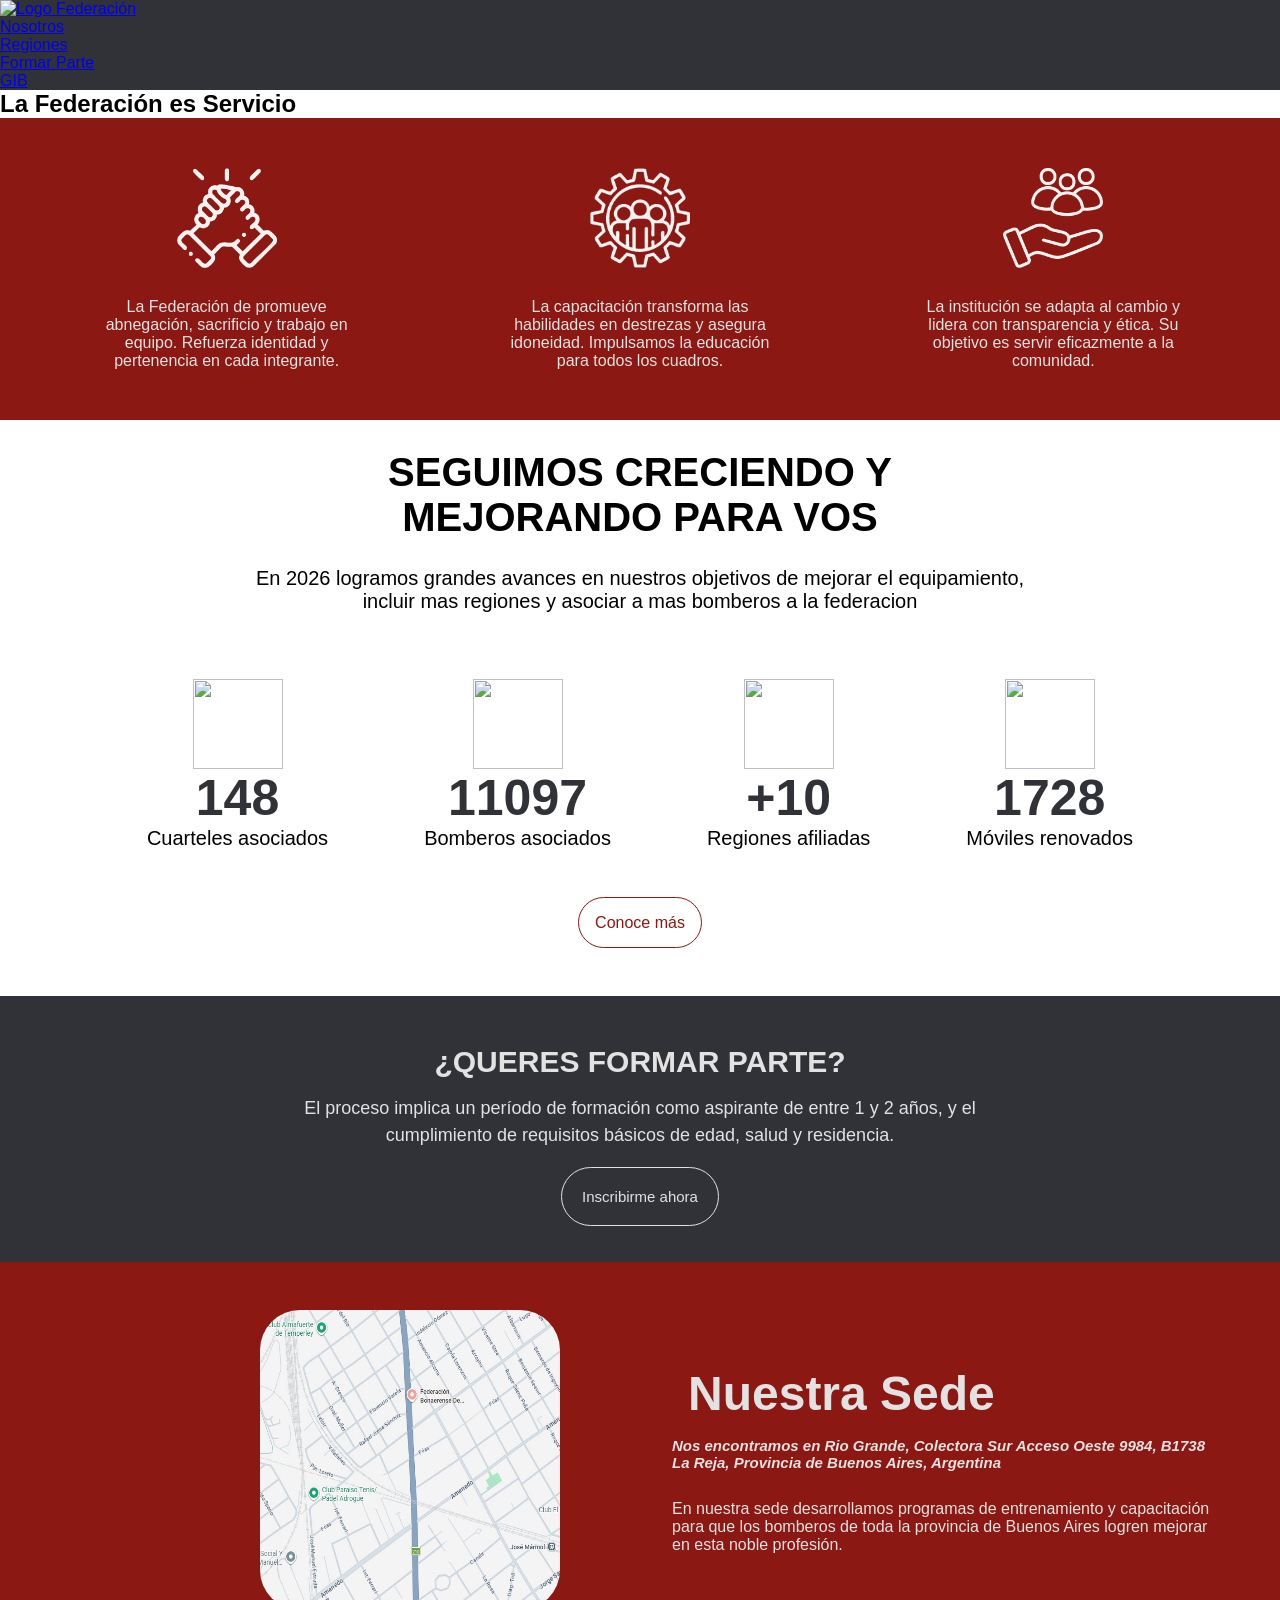
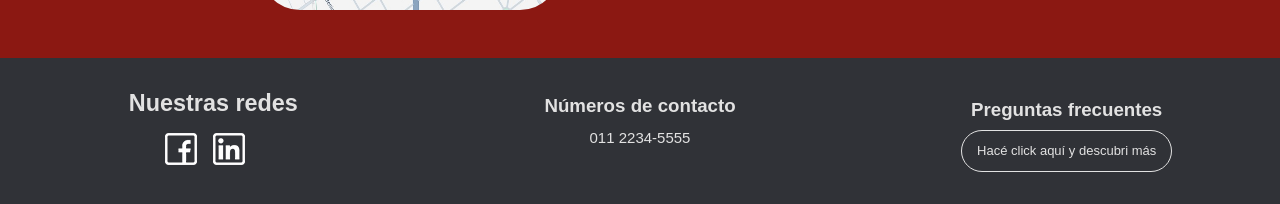
==== index.html @ 5bc86a86 "actualizacion de l home, eliminacion de archivos innecesarios, proximo paso trabajar en la vista mob" ====
<!DOCTYPE html>
<html lang="es">

<head>
    <meta charset="UTF-8">
    <meta name="viewport" content="width=device-width, initial-scale=1.0">
    <title>Federación de Bomberos</title>
    <link rel="stylesheet" href="style.css">

    <!-- TIPOGRAFÍA -->
    <link rel="preconnect" href="https://fonts.googleapis.com">
    <link rel="preconnect" href="https://fonts.gstatic.com" crossorigin>
    <link href="https://fonts.googleapis.com/css2?family=IBM+Plex+Sans:ital,wght@0,100..700;1,100..700&display=swap"
        rel="stylesheet">
</head>

<body>

    <!-- HEADER -->
    <header class="navegador">
        <div class="container">

            <a href="#" class="logo">
                <img src="img/logo.svg" alt="Logo Federación">
            </a>

            <nav class="nav">
                <ul class="nav__list">
                    <li><a href="#">Nosotros</a></li>
                    <li><a href="#">Regiones</a></li>
                    <li><a href="#">Formar Parte</a></li>
                </ul>
            </nav>

            <a href="#" class="boton-gib">GIB</a>

        </div>
    </header>

    <main>

        <!-- HERO -->
        <section class="hero">

            <div class="hero-imegen">

                <div class="container">

                    <h1 class="titulo-hero">
                        La Federación es <span>Servicio</span>
                    </h1>

                </div>

            </div>

        </section>

        <section class="valores">

            <div class="container">

                <div class="valores-grid">

                    <article class="valores-card">
                        <img src="iconos/manos.png" width="100px" height="100px" alt="">
                        <p>
                            La Federación de promueve abnegación, sacrificio y trabajo en equipo. Refuerza identidad y
                            pertenencia en cada integrante.
                        </p>
                    </article>

                    <article class="valores-card">
                        <img src="iconos/Engranaje.png" width="100px" height="100px" alt="">
                        <p>
                            La capacitación transforma las habilidades en destrezas y asegura idoneidad. Impulsamos la
                            educación para todos los cuadros.
                        </p>
                    </article>

                    <article class="valores-card">
                        <img src="iconos/Personas.png" width="100px" height="100px" alt="">
                        <p>
                            La institución se adapta al cambio y lidera con transparencia y ética. Su objetivo es servir
                            eficazmente a la comunidad.
                        </p>
                    </article>

                </div>

            </div>

        </section>

        <section class="resultados">

            <header>

                <h2>
                    SEGUIMOS CRECIENDO Y
                    MEJORANDO PARA VOS
                </h2>

                <p>
                    En 2026 logramos grandes avances en nuestros objetivos de mejorar el equipamiento, incluir mas
                    regiones y asociar a mas bomberos a la federacion
                </p>

            </header>

            <div class="resultados-grid">

                <article class="resultados-card">
                    <img src="iconos/cuartel.png" alt="" height="90px" width="90px">
                    <span class="stat-number">148</span>
                    <p>Cuarteles asociados</p>
                </article>

                <article class="resultados-card">
                    <img src="iconos/casco.png" alt="" height="90px" width="90px">
                    <span class="stat-number">11097</span>
                    <p>Bomberos asociados</p>
                </article>

                <article class="resultados-card">
                    <img src="iconos/punto.png" alt="" height="90px" width="90px">
                    <span class="stat-number">+10</span>
                    <p>Regiones afiliadas</p>
                </article>

                <article class="resultados-card">
                    <img src="iconos/camion.png" alt="" height="90px" width="90px">
                    <span class="stat-number">1728</span>
                    <p>Móviles renovados</p>
                </article>

            </div>

            <div class="resultados-boton">
                <a href="#" class="boton-conoce-mas">Conoce más</a>
            </div>



        </section>

        <!-- CTA FORMAR PARTE -->
        <section class="forma-parte">

            <div class="proceso">

                <h2>¿QUERES FORMAR PARTE?</h2>

                <p>
                    El proceso implica un período de formación como aspirante de entre 1 y 2 años, y el cumplimiento de
                    requisitos básicos de edad, salud y residencia.
                </p>

                <a href="#" class="boton-inscripcion">
                    Inscribirme ahora
                </a>

            </div>





        </section>

        <!-- SEDE -->
        <section class="nuentra-sede">

            <div class="mapa-sede">
                <img src="img/sede.jpg" alt="Ubicación de la sede" width="300px" height="300px">
            </div>

            <div class="sede-contenido">

                <div class="sede-header">
                    <img src="iconos/locacion.png" alt="">
                    <h2>Nuestra Sede</h2>
                </div>

                <address>
                    Nos encontramos en Rio Grande, Colectora Sur Acceso Oeste 9984,
                    B1738 La Reja, Provincia de Buenos Aires, Argentina
                </address>

                <p>
                    En nuestra sede desarrollamos programas de entrenamiento y capacitación para que los
                    bomberos de toda la provincia de Buenos Aires logren mejorar en esta noble profesión.
                </p>

            </div>


        </section>

    </main>

    <!-- FOOTER -->
    <footer>

        <section class="footer-redes">

            <h3>Nuestras redes</h3>

            <ul>
                <li><img src="img/facebook.png" alt=""><a href="#"></a></li>
                <li><img src="img/linkedin.png" alt=""><a href="#"></a></li>
                <li><img src="img/icono-ig.png" alt=""><a href="#"></a></li>
            </ul>

        </section>

        <section class="footer-contacto">

            <img src="img/" alt="">

            <h3>Números de contacto</h3>

            <p>011 2234-5555</p>



        </section>

        <section class="footer-preguntas">

            <h3>Preguntas frecuentes</h3>

            <a href="#">Hacé click aquí y descubri más</a>

        </section>

    </footer>

</body>

</html>
---- style.css ----
:root {
    --blanco: #E2E2E2;
    --rojo-fuego: #8B1812;
    --gris-ceniza: #303237;
}

* {
    margin: 0;
    padding: 0;
    box-sizing: border-box;
}


body {
    font-family: "ibm-plex-sans", sans-serif;
}

main {
    display: flex;
    flex-direction: column;
}

header.navegador {
    display: flex;
    background-color: var(--gris-ceniza);
}

.valores .container .valores-grid {
    background-color: var(--rojo-fuego);
    padding: 20px;
}

.valores .container .valores-grid {
    display: grid;
    grid-template-columns: 1fr 1fr 1fr;
    color: var(--blanco);
}

.valores .container .valores-grid .valores-card {
    display: flex;
    flex-direction: column;
    align-items: center;
    text-align: center;
    max-width: 300px;
    margin: 20px auto;
    padding: 10px;
}

.resultados .resultados-grid .resultados-card {
    text-align: center;
}

.valores .container .valores-grid .valores-card p {
    padding-top: 30px;
}

.resultados .resultados-grid .resultados-card .stat-number {
    font-weight: 800;
    color: var(--gris-ceniza);
}

.resultados .resultados-grid .resultados-card p {
    font-size: 20px;
}

.resultados header {
    display: flex;
    flex-direction: column;
    align-items: center;
    padding: 30px;

}

.resultados header h2 {
    font-size: 40px;
    font-weight: 700;
    max-width: 700px;
    margin: 0 auto;
    text-align: center;
}

.resultados header p {
    font-size: 20px;
    max-width: 800px;
    margin: 0 auto;
    padding-top: 27px;
    text-align: center;
    font-weight: 100;
}

.resultados .resultados-grid {
    display: flex;
    justify-content: center;
    gap: 6rem;

}

.resultados .resultados-grid .resultados-card {
    display: flex;
    flex-direction: column;
    align-items: center;
    text-align: center;
    padding-top: 4vh;
}

.resultados .resultados-grid span {
    font-size: 50px;
}

.resultados .resultados-boton {
    padding-top: 4rem;
    padding-bottom: 4rem;
    text-align: center;
}

.resultados .resultados-boton a {
    text-decoration: none;
    border: solid 1px var(--rojo-fuego);
    padding: 1rem;
    border-radius: 999px;
    color: var(--rojo-fuego)
}

.forma-parte {
    background-color: var(--gris-ceniza);
    color: var(--blanco);
    padding-bottom: 20px;
    padding-top: 20px;
}

.forma-parte .proceso {
    text-align: center;
    line-height: 1.7rem;
    padding: 2rem 10rem;
    font-size: 20px;
}

.forma-parte .proceso h2 {
    padding-bottom: 20px;
}

.forma-parte .proceso p {
    padding-bottom: 2rem;
    font-size: 18px;
    font-weight: 100;
    max-width: 700px;
    margin: 0 auto;
}


.forma-parte .proceso a {
    text-decoration: none;
    color: var(--blanco);
    border: solid 1px var(--blanco);
    border-radius: 999px;
    padding: 20px;
    font-size: 15px;

}


.nuentra-sede {
    display: grid;
    grid-template-columns: 1fr 1fr;
    background-color: var(--rojo-fuego);
    color: var(--blanco);
    gap: 4rem;
    text-align: left;
}

.nuentra-sede .mapa-sede {
    display: flex;
    justify-content: end;
    padding: 3rem;
}

.nuentra-sede .mapa-sede img {
    border-radius: 40px;
}

.nuentra-sede .sede-header {
    display: flex;
    align-items: center;
    gap: 1rem;
    padding-bottom: 1rem;
}

.nuentra-sede .sede-contenido {
    display: flex;
    flex-direction: column;
    align-items: start;
    justify-content: center;
    padding-right: 4rem;
}

.nuentra-sede .sede-contenido h2 {
    font-weight: 800;
    font-size: 3rem;
}

.nuentra-sede .sede-contenido address {
    font-weight: 800;
    padding-bottom: 1.8rem;
    font-size: 15px;
}

.nuentra-sede .sede-contenidop {
    font-weight: 100;
    font-size: 15px;
}

footer {
    display: grid;
    grid-template-columns: 1fr 1fr 1fr;
    background-color: var(--gris-ceniza);
    color: var(--blanco);
}

footer .footer-redes {
    display: flex;
    flex-direction: column;
    padding: 2rem;
    align-items: center;
    font-size: 20px;

}

footer .footer-redes ul li a {
    text-decoration: none;
    color: var(--blanco);
}

footer .footer-redes ul {
    display: flex;
    list-style-type: none;
    gap: 1rem;
    padding-top: 1rem;
}

footer .footer-contacto {
    display: flex;
    flex-direction: column;
    padding: 2rem;
    align-items: center;
    line-height: 2rem;
}

footer .footer-contacto p{
font-size: 15px;

}

footer .footer-preguntas {
    display: flex;
    flex-direction: column;
    padding: 2rem;
    align-items: center;
    line-height: 2.5rem;
}

footer .footer-preguntas a {
    text-decoration: none;
    color: var(--blanco);
    border: solid 1px var(--blanco);
    border-radius: 90px;
    font-size: 13px;
    padding-left: 15px;
    padding-right: 15px;
}
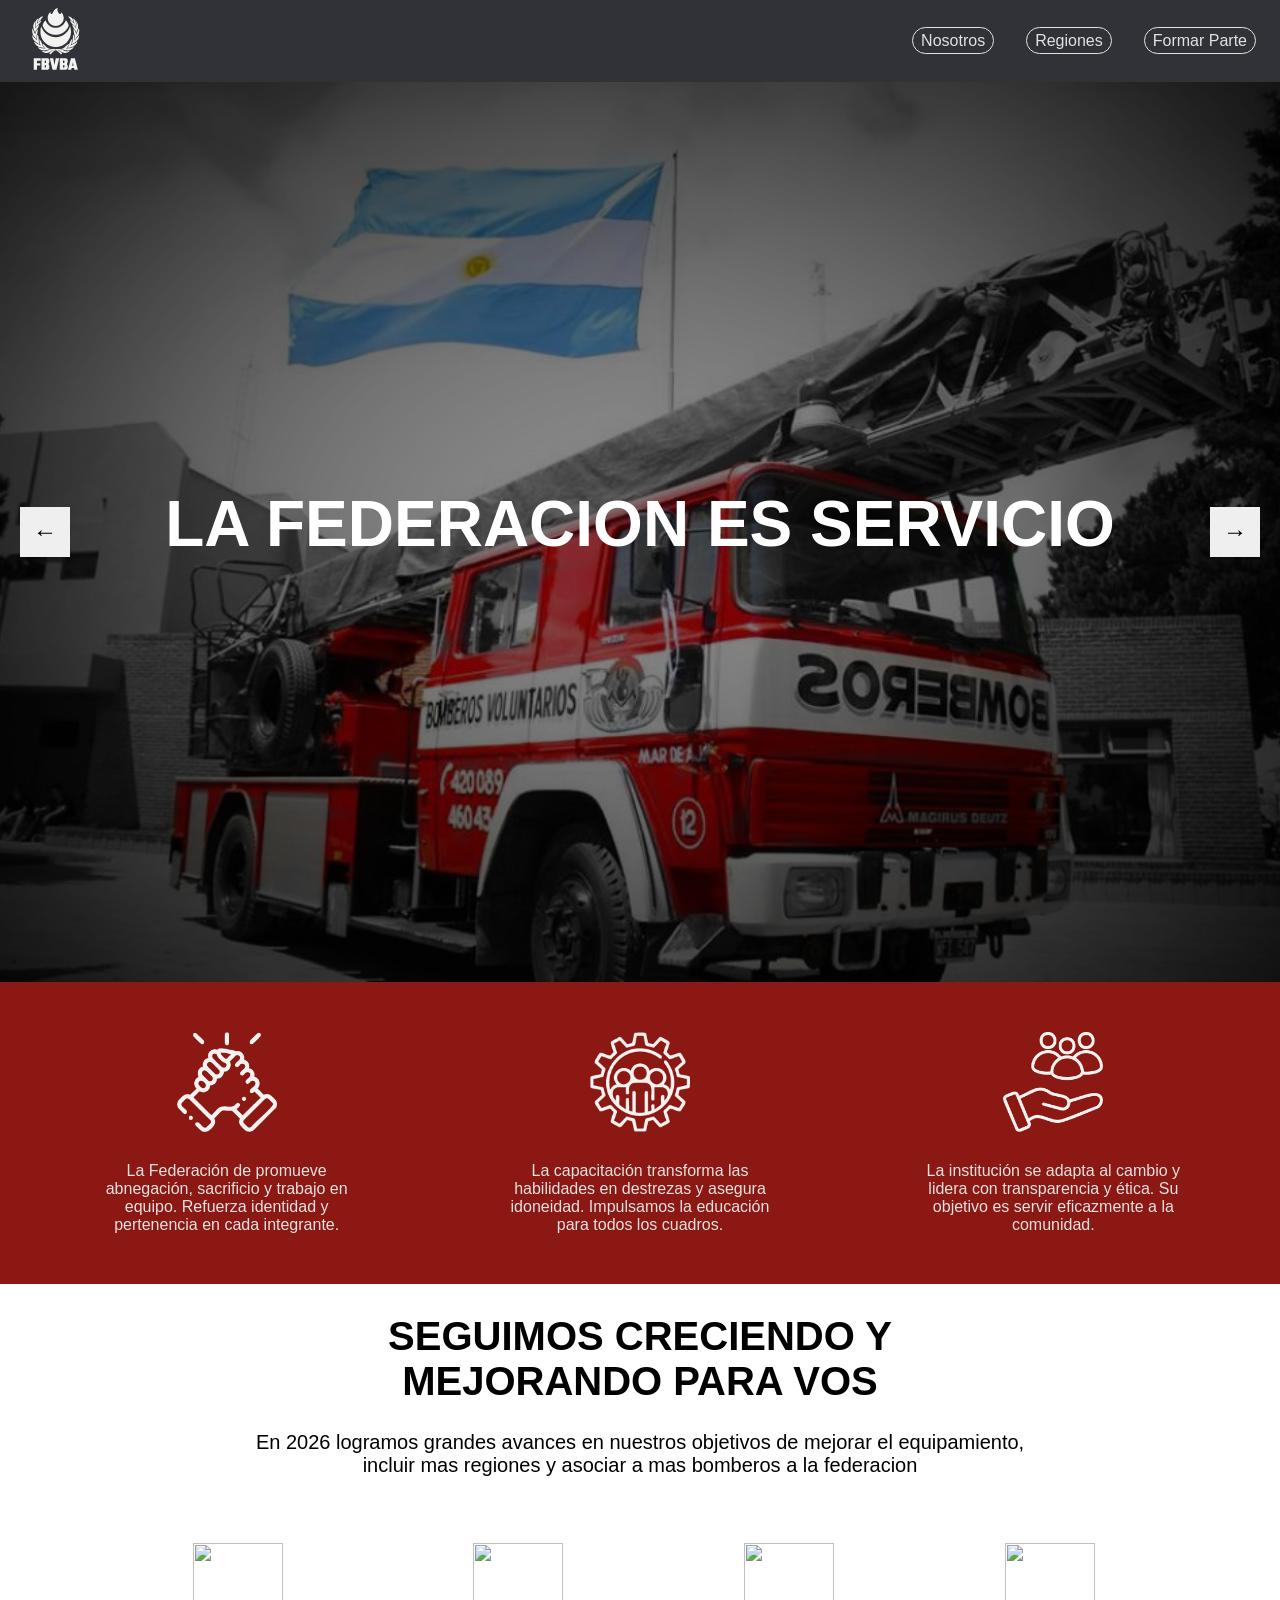
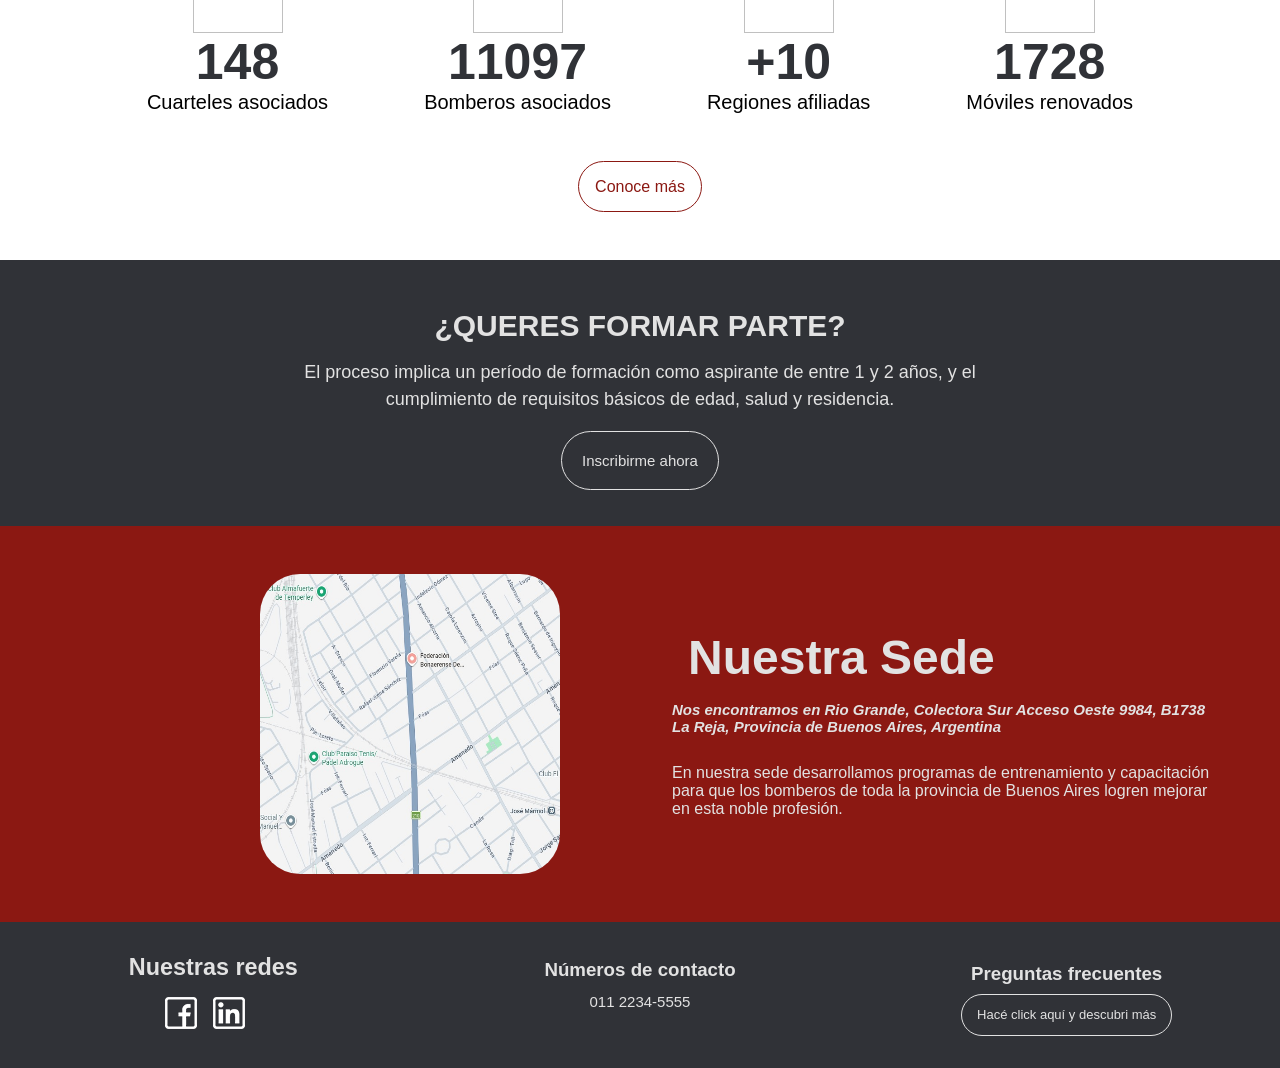
==== commit 5ca666b3: "se agrego slider funcional y se termino de estilar el navbar" ====
--- a/index.html
+++ b/index.html
@@ -16,45 +16,59 @@
 
 <body>
 
-    <!-- HEADER -->
-    <header class="navegador">
-        <div class="container">
-
-            <a href="#" class="logo">
-                <img src="img/logo.svg" alt="Logo Federación">
+    <header class="navbar">
+
+        <div class="logo">
+            <a href="index.html">
+                <img src="iconos/Recurso 20.png" alt="logo_federación">
             </a>
-
+        </div>
             <nav class="nav">
-                <ul class="nav__list">
+                <ul>
                     <li><a href="#">Nosotros</a></li>
                     <li><a href="#">Regiones</a></li>
                     <li><a href="#">Formar Parte</a></li>
                 </ul>
             </nav>
 
-            <a href="#" class="boton-gib">GIB</a>
+        
+    </header>
+
+    <main>
+
+        <!-- HERO -->
+<section class="hero">
+
+    <div class="slider">
+
+        <div class="slides">
+
+            <div class="slide">
+                <div class="content">
+                    <h1>LA FEDERACION ES SERVICIO</h1>
+                </div>
+            </div>
+
+            <div class="slide">
+                <div class="content">
+                    <h1>BUSCANDO MEJORAR SIEMPRE</h1>
+                </div>
+            </div>
+
+            <div class="slide">
+                <div class="content">
+                    <h1>NO TE PIERDAS NUESTROS AVANCES</h1>
+                </div>
+            </div>
 
         </div>
-    </header>
-
-    <main>
-
-        <!-- HERO -->
-        <section class="hero">
-
-            <div class="hero-imegen">
-
-                <div class="container">
-
-                    <h1 class="titulo-hero">
-                        La Federación es <span>Servicio</span>
-                    </h1>
-
-                </div>
-
-            </div>
-
-        </section>
+
+        <button class="prev">←</button>
+        <button class="next">→</button>
+
+    </div>
+
+</section>
 
         <section class="valores">
 
@@ -236,6 +250,8 @@
 
     </footer>
 
+    <script src="slider.js"></script>
+
 </body>
 
 </html>
--- a/style.css
+++ b/style.css
@@ -20,10 +20,164 @@
     flex-direction: column;
 }
 
-header.navegador {
+/* BARRA DE NAVEGACIÓN */
+
+.navbar {
     display: flex;
     background-color: var(--gris-ceniza);
-}
+    justify-content: space-between;
+    align-items: center;
+    padding: 8px;
+    position: sticky;
+    top: 0;
+    z-index: 100;
+}
+
+header .nav ul {
+    display: flex;
+    list-style-type: none;
+    gap: 2rem;
+    padding-right: 1rem;
+}
+
+.navbar .nav ul li a {
+    text-decoration: none;    
+    color: var(--blanco);
+    border: solid 1px var(--blanco);
+    border-radius: 999px;
+    padding-top: 4px;
+    padding-bottom: 4px;
+    padding-left: 8px;
+    padding-right: 8px;
+}
+
+.navbar .logo a img {
+    padding-left: 1.5rem;
+}
+/* --------------------------- */
+
+
+/* SLIDER */
+
+/* HERO */
+
+.hero {
+    width: 100%;
+    height: 100vh;
+}
+
+/* CONTENEDOR DEL SLIDER */
+
+.slider {
+    position: relative;
+    width: 100%;
+    height: 100%;
+    overflow: hidden;
+}
+
+/* CONTENEDOR DE TODAS LAS SLIDES */
+
+.slides {
+    display: flex;
+    width: 100%;
+    height: 100%;
+    transition: transform 0.5s ease;
+}
+
+/* CADA SLIDE */
+
+.slide {
+    min-width: 100%;
+    height: 100%;
+
+    position: relative;
+
+    display: flex;
+    justify-content: center;
+    align-items: center;
+
+    background-size: cover;
+    background-position: center;
+    background-repeat: no-repeat;
+}
+
+/* IMÁGENES */
+
+.slide:nth-child(1) {
+    background-image: url("img/1.png");
+}
+
+.slide:nth-child(2) {
+    background-image: url("img/2.png");
+}
+
+.slide:nth-child(3) {
+    background-image: url("img/3.png");
+}
+
+/* CAPA OSCURA SOBRE LA IMAGEN */
+
+.slide::before {
+    content: "";
+
+    position: absolute;
+    inset: 0;
+
+    background: rgba(0, 0, 0, 0.4);
+}
+
+/* CONTENIDO */
+
+.content {
+    position: relative;
+    z-index: 2;
+
+    color: white;
+    text-align: center;
+}
+
+.content h1 {
+    font-size: 4rem;
+    margin-bottom: 1rem;
+}
+
+.content p {
+    font-size: 1.2rem;
+}
+
+/* BOTONES */
+
+.prev,
+.next {
+    position: absolute;
+    top: 50%;
+
+    transform: translateY(-50%);
+
+    width: 50px;
+    height: 50px;
+
+    border: none;
+    cursor: pointer;
+
+    font-size: 1.5rem;
+
+    z-index: 10;
+}
+
+.prev {
+    left: 20px;
+}
+
+.next {
+    right: 20px;
+}
+
+/* --------------------------- */
+
+
+
+
 
 .valores .container .valores-grid {
     background-color: var(--rojo-fuego);
@@ -45,6 +199,7 @@
     margin: 20px auto;
     padding: 10px;
 }
+
 
 .resultados .resultados-grid .resultados-card {
     text-align: center;
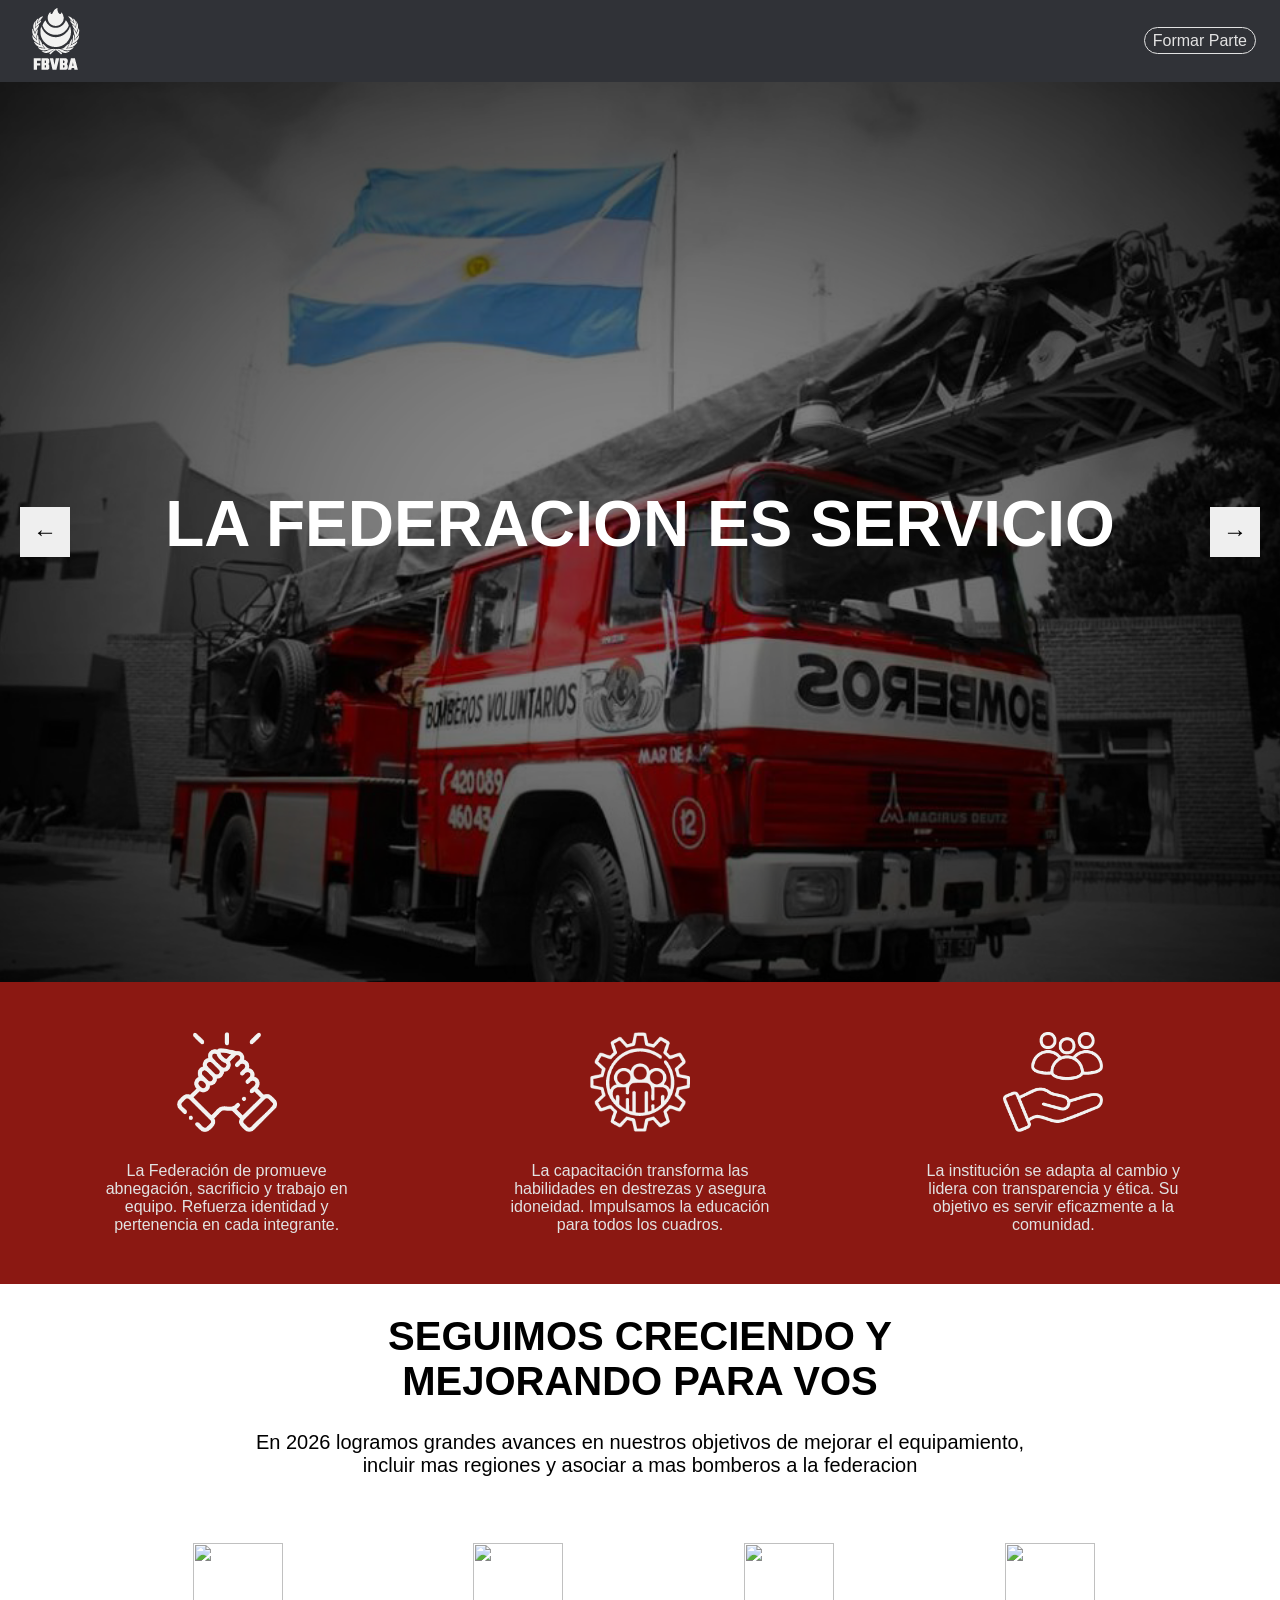
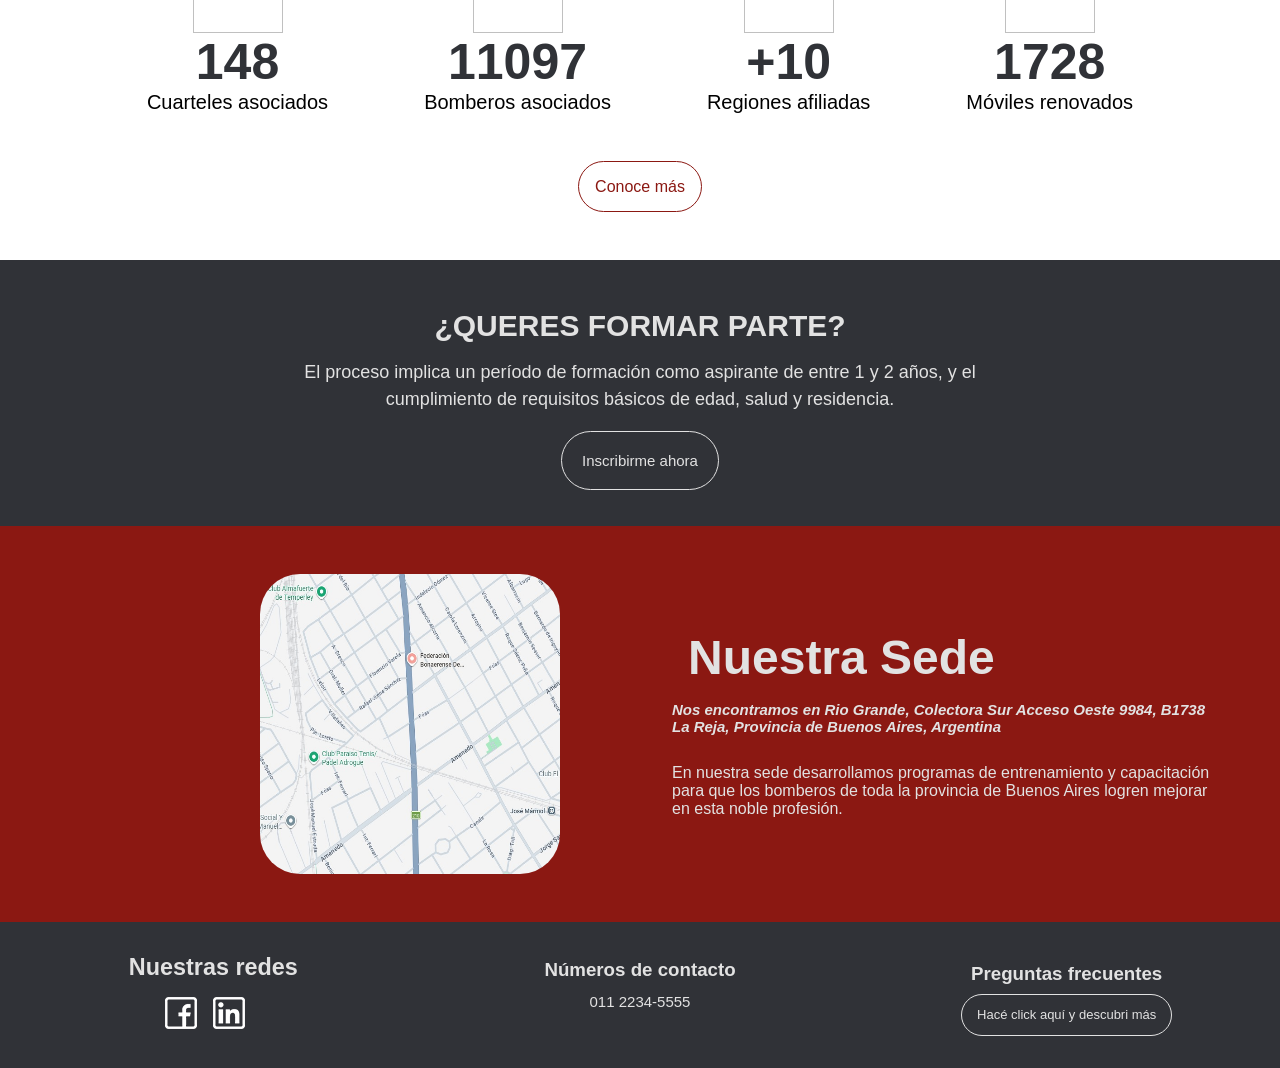
==== commit 30b0763e: "ultima actualizacion se agrego la pagina forma parte" ====
--- a/index.html
+++ b/index.html
@@ -25,9 +25,7 @@
         </div>
             <nav class="nav">
                 <ul>
-                    <li><a href="#">Nosotros</a></li>
-                    <li><a href="#">Regiones</a></li>
-                    <li><a href="#">Formar Parte</a></li>
+                    <li><a href="forma-parte.html">Formar Parte</a></li>
                 </ul>
             </nav>
 
@@ -151,7 +149,7 @@
             </div>
 
             <div class="resultados-boton">
-                <a href="#" class="boton-conoce-mas">Conoce más</a>
+                <a href="forma-parte.html" class="boton-conoce-mas">Conoce más</a>
             </div>
 
 
@@ -170,7 +168,7 @@
                     requisitos básicos de edad, salud y residencia.
                 </p>
 
-                <a href="#" class="boton-inscripcion">
+                <a href="forma-parte.html" class="boton-inscripcion">
                     Inscribirme ahora
                 </a>
 
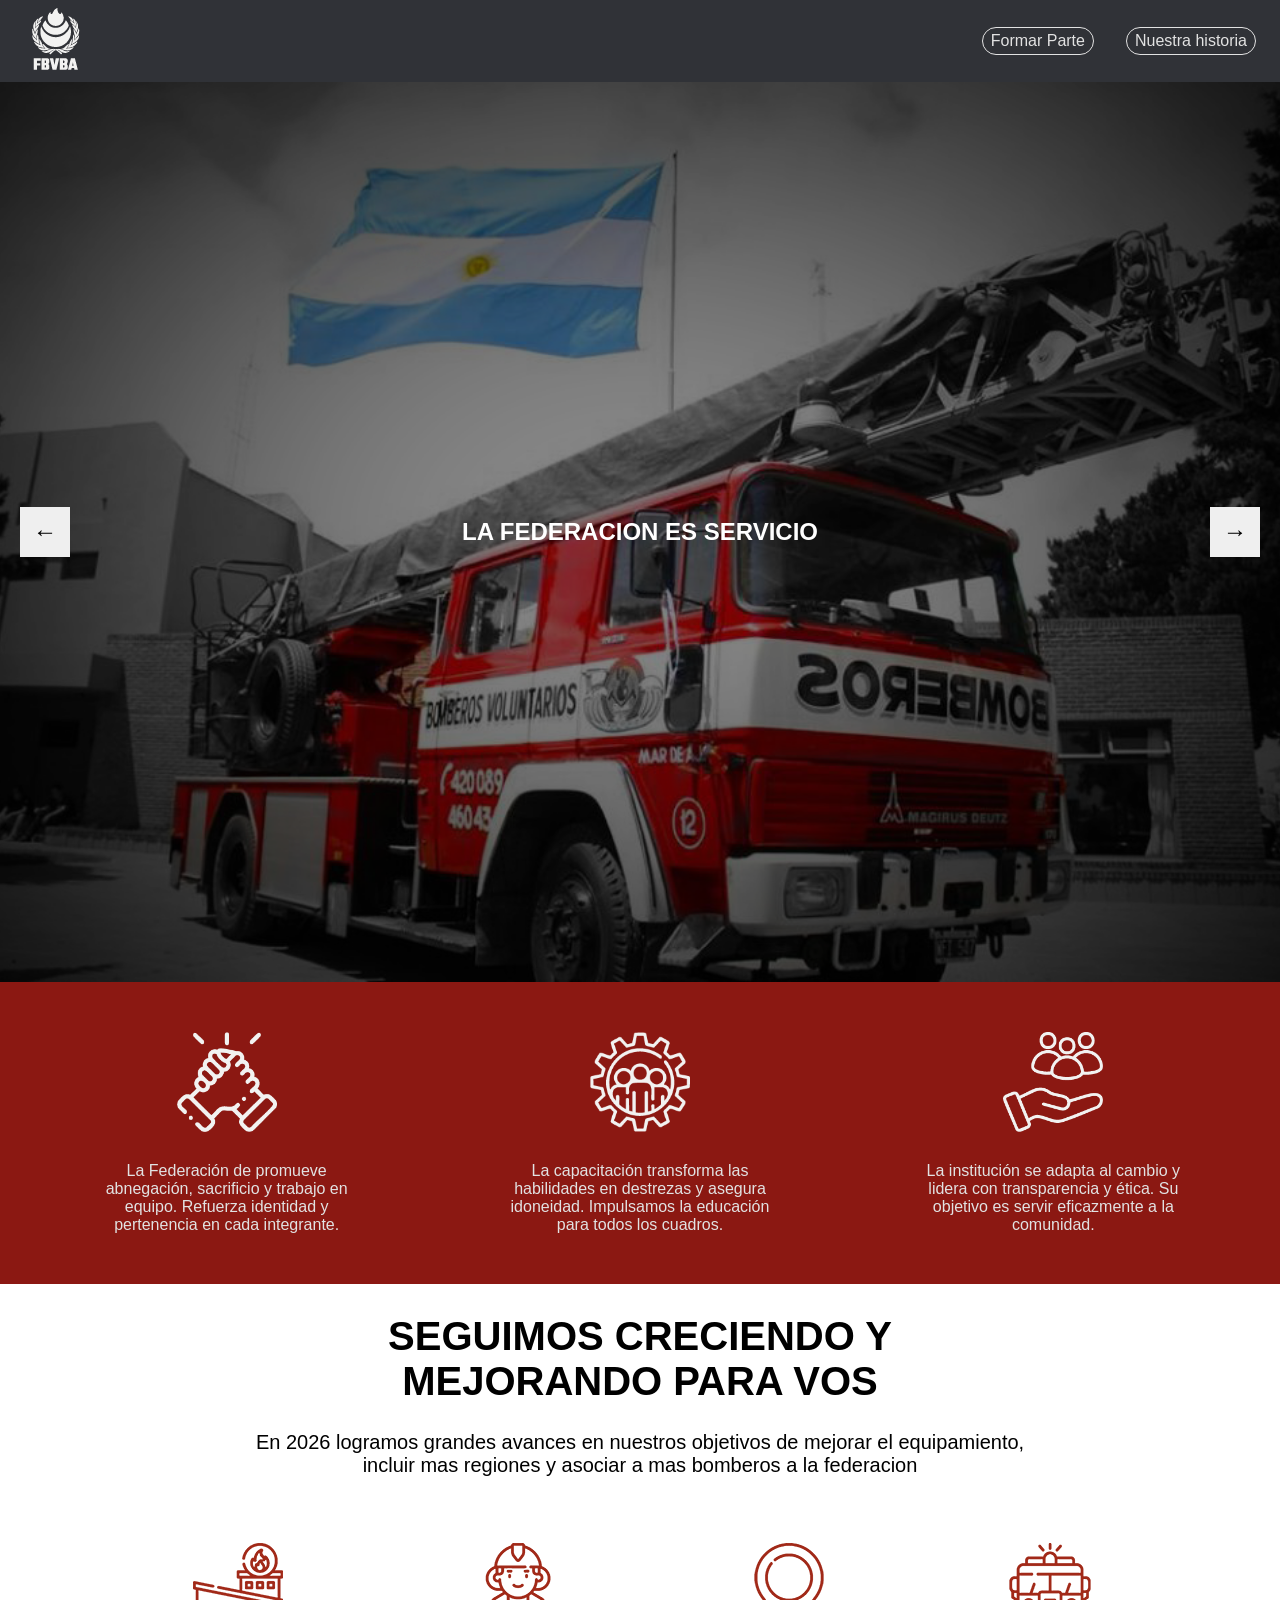
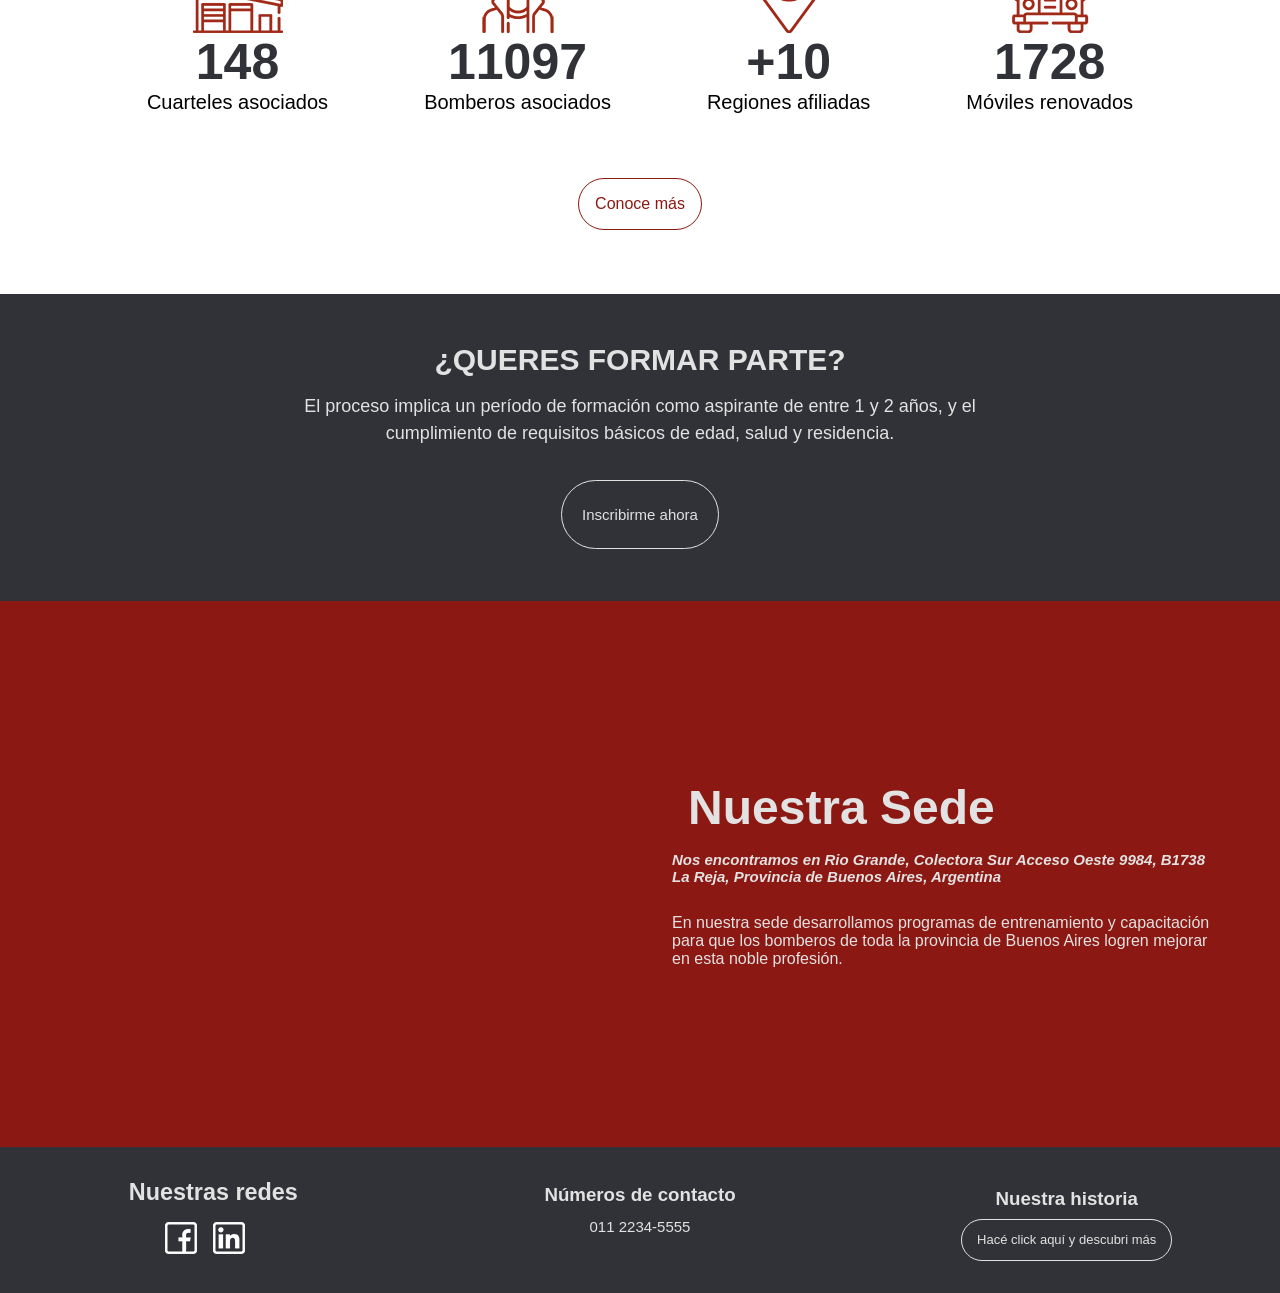
==== commit 28ad752b: "actualizacion, se agrego media query de 500px para hacer la navegacion responsive." ====
--- a/index.html
+++ b/index.html
@@ -25,7 +25,8 @@
         </div>
             <nav class="nav">
                 <ul>
-                    <li><a href="forma-parte.html">Formar Parte</a></li>
+                    <li><a href="formulario.html">Formar Parte</a></li>
+                    <li><a href="forma-parte.html">Nuestra historia</a></li>
                 </ul>
             </nav>
 
@@ -43,19 +44,19 @@
 
             <div class="slide">
                 <div class="content">
-                    <h1>LA FEDERACION ES SERVICIO</h1>
+                    <h2>LA FEDERACION ES SERVICIO</h2>
                 </div>
             </div>
 
             <div class="slide">
                 <div class="content">
-                    <h1>BUSCANDO MEJORAR SIEMPRE</h1>
+                    <h2>BUSCANDO MEJORAR SIEMPRE</h2>
                 </div>
             </div>
 
             <div class="slide">
                 <div class="content">
-                    <h1>NO TE PIERDAS NUESTROS AVANCES</h1>
+                    <h2>NO TE PIERDAS NUESTROS AVANCES</h2>
                 </div>
             </div>
 
@@ -123,25 +124,25 @@
             <div class="resultados-grid">
 
                 <article class="resultados-card">
-                    <img src="iconos/cuartel.png" alt="" height="90px" width="90px">
+                    <img src="iconos/estacion-de-bomberos.png" alt="" height="90px" width="90px">
                     <span class="stat-number">148</span>
                     <p>Cuarteles asociados</p>
                 </article>
 
                 <article class="resultados-card">
-                    <img src="iconos/casco.png" alt="" height="90px" width="90px">
+                    <img src="iconos/bombero.png" alt="" height="90px" width="90px">
                     <span class="stat-number">11097</span>
                     <p>Bomberos asociados</p>
                 </article>
 
                 <article class="resultados-card">
-                    <img src="iconos/punto.png" alt="" height="90px" width="90px">
+                    <img src="iconos/ubicacion.png" alt="" height="90px" width="90px">
                     <span class="stat-number">+10</span>
                     <p>Regiones afiliadas</p>
                 </article>
 
                 <article class="resultados-card">
-                    <img src="iconos/camion.png" alt="" height="90px" width="90px">
+                    <img src="iconos/camion-de-bomberos.png" alt="" height="90px" width="90px">
                     <span class="stat-number">1728</span>
                     <p>Móviles renovados</p>
                 </article>
@@ -184,7 +185,7 @@
         <section class="nuentra-sede">
 
             <div class="mapa-sede">
-                <img src="img/sede.jpg" alt="Ubicación de la sede" width="300px" height="300px">
+                <iframe src="https://www.google.com/maps/embed?pb=!1m18!1m12!1m3!1d3283.0465202487444!2d-58.80670482354408!3d-34.62826467294553!2m3!1f0!2f0!3f0!3m2!1i1024!2i768!4f13.1!3m3!1m2!1s0x95bc943d2dca9757%3A0xcf2c9c68f3af53c3!2sAv.%20Gaona%209984%2C%20B1744%20La%20Reja%2C%20Provincia%20de%20Buenos%20Aires!5e0!3m2!1ses!2sar!4v1781713805357!5m2!1ses!2sar" width="600" height="450" style="border:0;" allowfullscreen="" loading="lazy" referrerpolicy="no-referrer-when-downgrade"></iframe>
             </div>
 
             <div class="sede-contenido">
@@ -238,11 +239,11 @@
 
         </section>
 
-        <section class="footer-preguntas">
-
-            <h3>Preguntas frecuentes</h3>
-
-            <a href="#">Hacé click aquí y descubri más</a>
+        <section class="footer-historia">
+
+            <h3>Nuestra historia</h3>
+
+            <a href="forma-parte.html">Hacé click aquí y descubri más</a>
 
         </section>
 
--- a/style.css
+++ b/style.css
@@ -23,16 +23,23 @@
 /* BARRA DE NAVEGACIÓN */
 
 .navbar {
-    display: flex;
+    display: grid;
+    grid-template-columns: auto 1fr auto;
+    align-items: center;
     background-color: var(--gris-ceniza);
-    justify-content: space-between;
-    align-items: center;
     padding: 8px;
     position: sticky;
     top: 0;
     z-index: 100;
 }
 
+.audio-nav {
+    display: block;
+    justify-self: center;
+    width: 360px;
+    max-width: 100%;
+}
+
 header .nav ul {
     display: flex;
     list-style-type: none;
@@ -40,20 +47,41 @@
     padding-right: 1rem;
 }
 
+.navbar .nav {
+    justify-self: end;
+}
+
 .navbar .nav ul li a {
-    text-decoration: none;    
+    text-decoration: none;
     color: var(--blanco);
     border: solid 1px var(--blanco);
     border-radius: 999px;
+    display: inline-block;
     padding-top: 4px;
     padding-bottom: 4px;
     padding-left: 8px;
     padding-right: 8px;
-}
+    transition: all 0.2s ease;
+}
+
+
+.navbar .nav ul li a:hover {
+    background-color: var(--blanco);
+    color: var(--gris-ceniza);
+    transform: scale(1.10);
+}
+
 
 .navbar .logo a img {
     padding-left: 1.5rem;
-}
+    transition: all 0.2s ease;
+}
+
+.navbar .logo a img:hover {
+    transform: scale(1.10);
+}
+
+
 /* --------------------------- */
 
 
@@ -266,14 +294,32 @@
     padding-top: 4rem;
     padding-bottom: 4rem;
     text-align: center;
-}
+    transition: all 0.2s ease;
+}
+
+
+.navbar .nav ul li a:hover {
+    background-color: var(--blanco);
+    color: var(--gris-ceniza);
+    transform: scale(1.10);
+}
+
 
 .resultados .resultados-boton a {
     text-decoration: none;
     border: solid 1px var(--rojo-fuego);
     padding: 1rem;
     border-radius: 999px;
-    color: var(--rojo-fuego)
+    color: var(--rojo-fuego);
+    display: inline-block;
+    transition: transform 0.2s ease, background-color 0.2s ease, color 0.2s ease;
+}
+
+
+.resultados .resultados-boton a:hover {
+    background-color: var(--rojo-fuego);
+    color: var(--blanco);
+    transform: scale(1.08);
 }
 
 .forma-parte {
@@ -310,7 +356,15 @@
     border-radius: 999px;
     padding: 20px;
     font-size: 15px;
-
+    display: inline-block;
+    transition: transform 0.2s ease, background-color 0.2s ease, color 0.2s ease;
+
+}
+
+.forma-parte .proceso a:hover {
+    background-color: var(--blanco);
+    color: var(--gris-ceniza);
+    transform: scale(1.08);
 }
 
 
@@ -325,8 +379,17 @@
 
 .nuentra-sede .mapa-sede {
     display: flex;
-    justify-content: end;
+    justify-content: center;
+    align-items: center;
     padding: 3rem;
+}
+
+.nuentra-sede .mapa-sede iframe {
+    width: 100%;
+    max-width: 600px;
+    height: 450px;
+    display: block;
+    border: 0;
 }
 
 .nuentra-sede .mapa-sede img {
@@ -400,12 +463,12 @@
     line-height: 2rem;
 }
 
-footer .footer-contacto p{
-font-size: 15px;
-
-}
-
-footer .footer-preguntas {
+footer .footer-contacto p {
+    font-size: 15px;
+
+}
+
+footer .footer-historia {
     display: flex;
     flex-direction: column;
     padding: 2rem;
@@ -413,7 +476,7 @@
     line-height: 2.5rem;
 }
 
-footer .footer-preguntas a {
+footer .footer-historia a {
     text-decoration: none;
     color: var(--blanco);
     border: solid 1px var(--blanco);
@@ -421,4 +484,342 @@
     font-size: 13px;
     padding-left: 15px;
     padding-right: 15px;
-}+    transition: all 0.2s ease;
+}
+
+.navbar .nav ul li a:hover {
+    background-color: var(--blanco);
+    color: var(--gris-ceniza);
+    transform: scale(1.10);
+}
+
+
+.navbar .logo a img {
+    padding-left: 1.5rem;
+    transition: all 0.2s ease;
+}
+
+footer .footer-historia a:hover {
+    transform: scale(1.10);
+    background-color: var(--blanco);
+    color: var(--gris-ceniza);
+    font-weight: 600;
+}
+
+
+/* GABRIEL - PAGINA FORMA PARTE ESTILOS */
+
+.hero-formar-parte {
+    height: 70vh;
+    background-image: url("img/1.png");
+    background-size: cover;
+    background-position: center;
+    display: flex;
+    justify-content: center;
+    align-items: center;
+    position: relative;
+}
+
+.hero-formar-parte::before {
+    content: "";
+    position: absolute;
+    inset: 0;
+    background: rgba(0, 0, 0, 0.4);
+}
+
+.hero-overlay {
+    position: relative;
+    z-index: 2;
+    text-align: center;
+    color: white;
+}
+
+.hero-overlay h1 {
+    font-size: 4rem;
+}
+
+.historia,
+.intro-inscripcion,
+.inscripcion,
+.multimedia {
+    padding: 4rem;
+}
+
+.historia header,
+.intro-inscripcion header,
+.inscripcion header,
+.multimedia header {
+    text-align: center;
+    margin-bottom: 2rem;
+}
+
+.historia-contenido,
+.intro-inscripcion {
+    max-width: 900px;
+    margin: 0 auto;
+    text-align: center;
+    line-height: 1.8rem;
+}
+
+/* FORMULARIO */
+
+.header-formulario {
+    text-align: center;
+}
+
+.titulo-con-logos {
+    display: flex;
+    align-items: center;
+    justify-content: center;
+    gap: 2rem;
+    flex-wrap: wrap;
+}
+
+/* -----ANIMACION----- */
+
+
+.logo-titulo {
+    width: 100px;
+    height: 100px;
+    background-image: url(img/logo-fullcolor.png);
+    background-repeat: no-repeat;
+    background-position: center;
+    background-size: contain;
+    animation: imagen alternate 1.5s linear infinite;
+    flex: 0 0 auto;
+}
+
+@keyframes imagen {
+    0% {
+        background-image: url(img/logo-fullcolor.png);
+    }
+
+    50% {
+        background-image: url(img/logo-gris-oscuro.png);
+        ;
+    }
+}
+
+
+/* ------------------- */
+
+.header-formulario h2 {
+    font-weight: 900;
+}
+
+.header-formulario p {
+    padding-top: 3rem;
+    padding-bottom: 3rem;
+    max-width: 600px;
+    margin: 0 auto;
+}
+
+form {
+    max-width: 700px;
+    margin: 0 auto;
+    display: flex;
+    flex-direction: column;
+    gap: 1rem;
+}
+
+.inscripcion header {
+    border: 2px solid var(--rojo-fuego);
+    width: fit-content;
+    padding: 2rem;
+    margin: 0 auto;
+    border-radius: 10px;
+
+}
+
+.inscripcion p {
+    font-weight: 600;
+
+}
+
+.inscripcion input,
+.inscripcion textarea {
+    width: 100%;
+    padding: 12px;
+    border: 1px solid #ccc;
+    border-radius: 4px;
+    min-height: 44px;
+}
+
+.inscripcion textarea {
+    min-height: 140px;
+    resize: vertical;
+}
+
+.inscripcion form {
+    padding-top: 2rem;
+}
+
+.inscripcion button {
+    background-color: var(--rojo-fuego);
+    color: var(--blanco);
+    border: none;
+    padding: 15px;
+    cursor: pointer;
+    font-size: 18px;
+    font-weight: 400;
+    border-radius: 10px;
+    width: fit-content;
+    align-self: center;
+}
+
+.inscripcion button:hover {
+    background-color: #6f120d;
+    transform: scale(1.01);
+    transition: all 0.2s ease;
+}
+
+.multimedia-contenido {
+    display: flex;
+    justify-content: center;
+}
+
+.multimedia-contenido img {
+    max-width: 700px;
+    width: 100%;
+    border-radius: 20px;
+}
+
+/* Media queries - Home */
+
+@media screen and (max-width: 500px) {
+
+    .prev, .next {
+display: none;
+}
+
+    .hero .slider .slides .slide  {
+
+        font-size: 20px;
+        padding: 28px;
+    }
+
+    .valores .container .valores-grid {
+        grid-template-columns: 1fr;
+        font-size: 14px;
+    }
+
+    .valores .container .valores-grid .valores-card {
+
+        margin-bottom: 10px;
+
+    }
+
+    .resultados-grid {
+        flex-direction: column;
+
+    }
+
+    .forma-parte .proceso h2{
+        line-height: 2rem;
+    }
+
+    .forma-parte .proceso {
+        padding: 16px;
+    }
+
+    .forma-parte .proceso p {
+        font-size: 15px;
+    }
+
+
+    .nuentra-sede {
+        grid-template-columns: 1fr;
+        gap: 1.5rem;
+        text-align: center;
+
+    }
+
+    .mapa-sede {
+        padding: 1rem;
+        justify-content: center;
+    }
+
+    .nuentra-sede {
+        gap: 0;
+    }
+
+    .nuentra-sede .mapa-sede{
+        gap: 1rem;
+        padding-top: 30px;
+    }
+
+    .nuentra-sede .mapa-sede iframe {
+        max-width: 320px;
+        height: 240px;
+    }
+
+    .nuentra-sede .sede-contenido {
+        align-items: center;
+        padding-right: 0;
+        padding: 0 1rem 2rem;
+    }
+
+    .nuentra-sede .sede-header h2 {
+        justify-content: center;
+        font-size: 30px;
+    }
+
+    .nuentra-sede .sede-header img {
+        width: 20px;
+        height: 30px;
+    }
+
+    .nuentra-sede .sede-contenido address {
+        font-size: 15px;
+        max-width: 350px;
+        padding-bottom: 10px;
+    }
+
+    .nuentra-sede .sede-contenido p {
+        font-size: 15px;
+        max-width: 350px;
+    }
+
+    .resultados header h2 {
+        font-size: 20px;
+        max-width: 300px;
+    }
+
+    .resultados header p {
+        font-size: 15px;
+        max-width: 350px;
+    }
+
+    .resultados .resultados-grid {
+        gap: 1rem;
+    }
+
+    footer h3{
+        font-size: 16px;
+        text-align: center;
+    }
+
+    footer .footer-contacto h3 {
+        line-height: 20px;
+    }
+
+    footer .footer-historia h3 {
+        line-height: 20px;
+        padding-bottom: 10px;
+    }
+
+    footer .footer-historia a{
+        line-height: 20px;
+        border-radius: 10px;
+        font-size: 12;
+        text-align: center;
+    }
+
+    footer .footer-redes ul li img {
+        height: 18px;
+        width: 18px;
+    }
+
+}
+
+/* -------------------- */
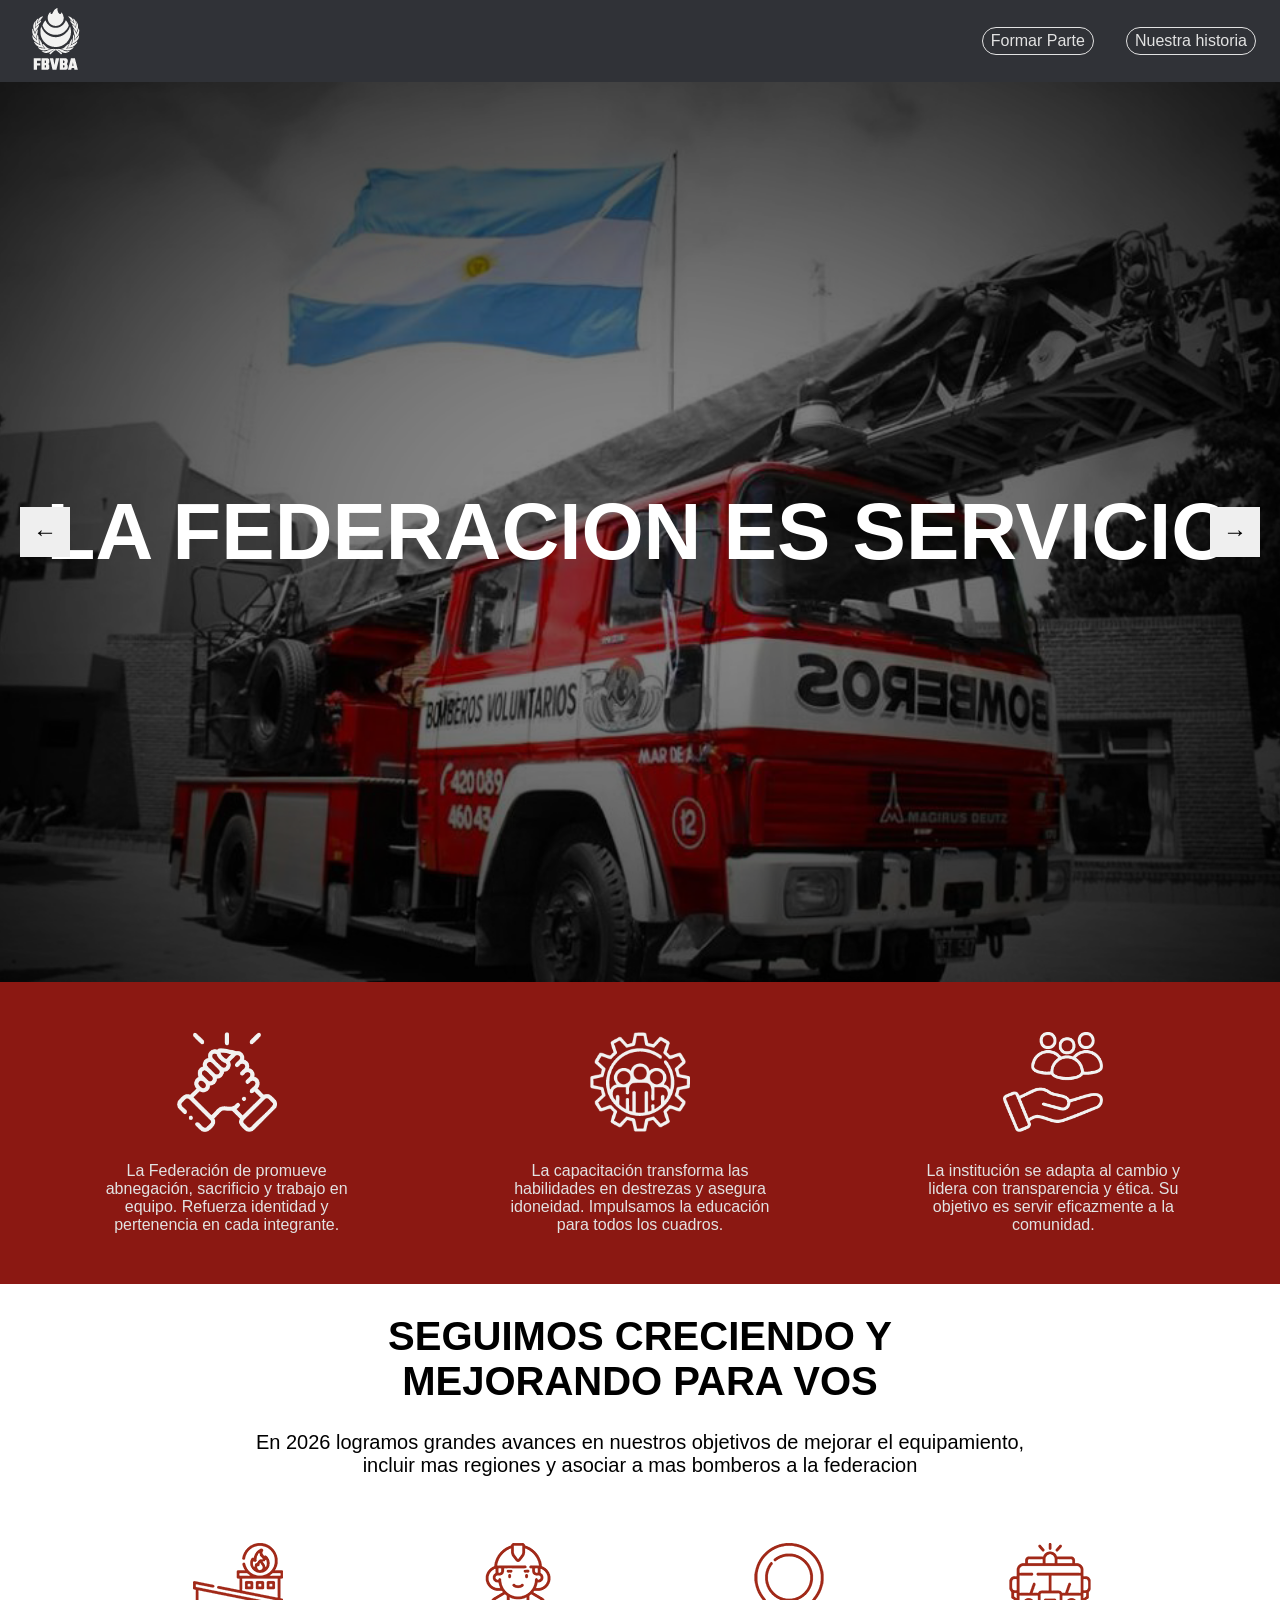
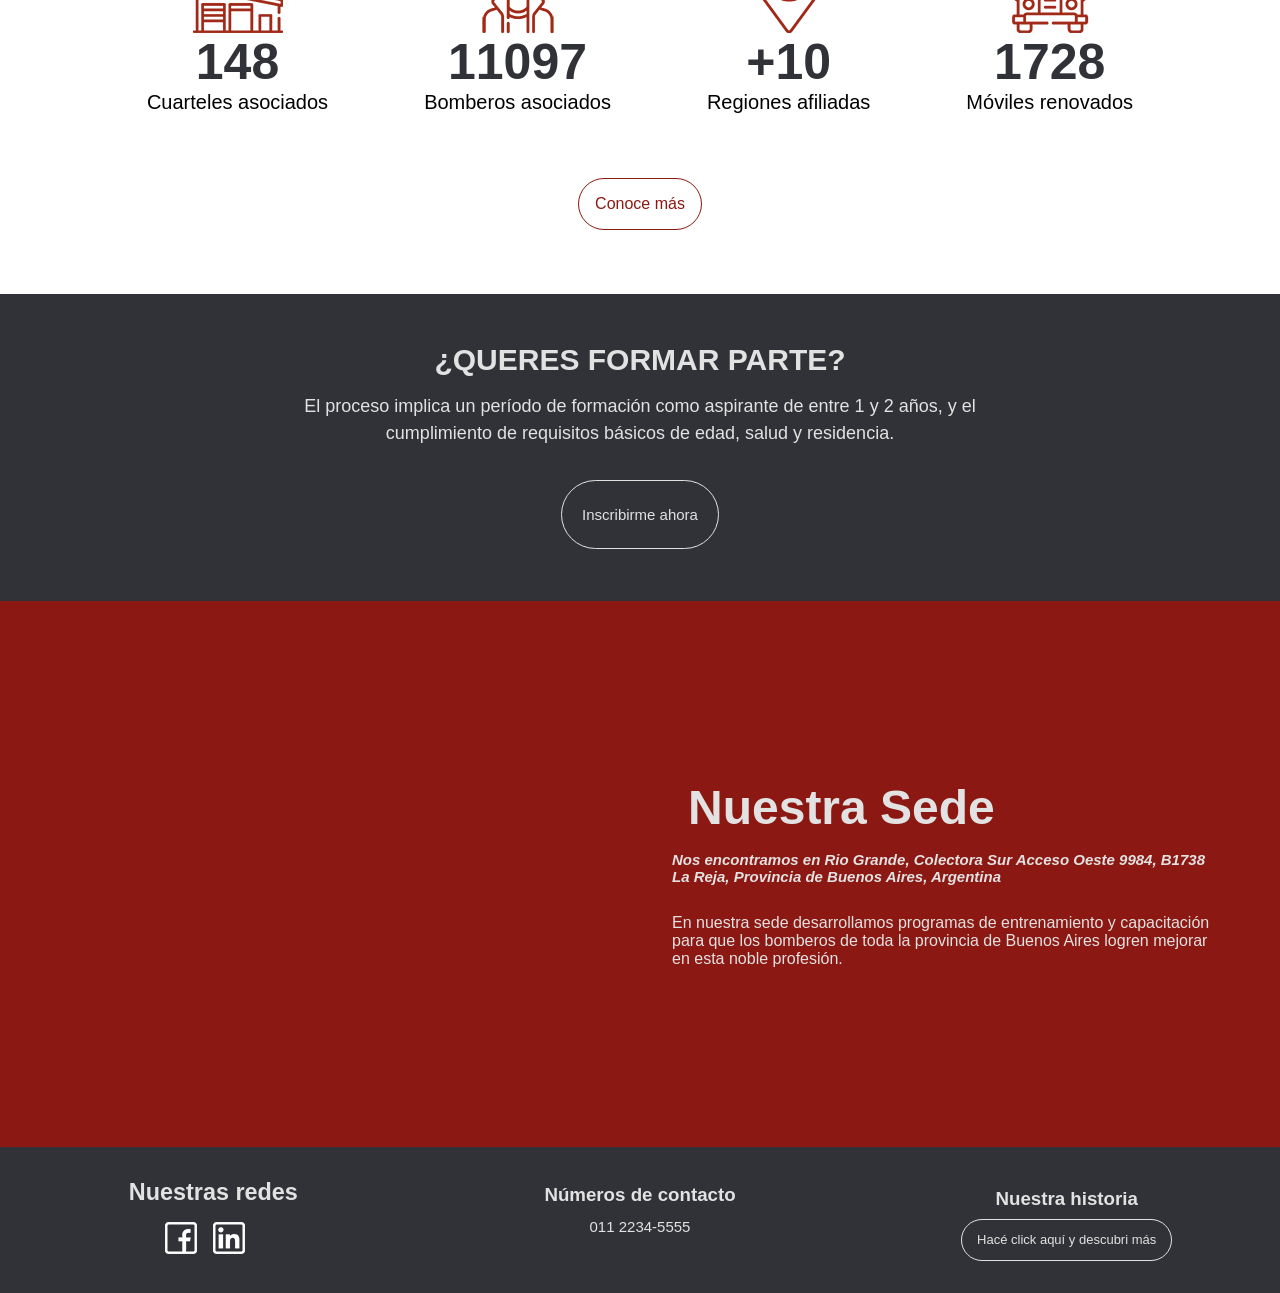
==== commit d139e5f7: "actualizacion de contenido en las paginas principales" ====
--- a/index.html
+++ b/index.html
@@ -215,7 +215,7 @@
     <!-- FOOTER -->
     <footer>
 
-        <section class="footer-redes">
+        <div class="footer-redes">
 
             <h3>Nuestras redes</h3>
 
@@ -225,9 +225,9 @@
                 <li><img src="img/icono-ig.png" alt=""><a href="#"></a></li>
             </ul>
 
-        </section>
-
-        <section class="footer-contacto">
+        </div>
+
+        <div class="footer-contacto">
 
             <img src="img/" alt="">
 
@@ -237,15 +237,15 @@
 
 
 
-        </section>
-
-        <section class="footer-historia">
+        </div>
+
+        <div class="footer-historia">
 
             <h3>Nuestra historia</h3>
 
             <a href="forma-parte.html">Hacé click aquí y descubri más</a>
 
-        </section>
+        </div>
 
     </footer>
 
--- a/style.css
+++ b/style.css
@@ -201,6 +201,10 @@
     right: 20px;
 }
 
+.hero .slider .slides .slide h2 {
+    font-size: 80px;
+}
+
 /* --------------------------- */
 
 
@@ -656,7 +660,7 @@
 
 .inscripcion button {
     background-color: var(--rojo-fuego);
-    color: var(--blanco);
+    color: white;
     border: none;
     padding: 15px;
     cursor: pointer;
@@ -668,7 +672,7 @@
 }
 
 .inscripcion button:hover {
-    background-color: #6f120d;
+    background-color: var(--rojo-fuego);
     transform: scale(1.01);
     transition: all 0.2s ease;
 }
@@ -684,7 +688,7 @@
     border-radius: 20px;
 }
 
-/* Media queries - Home */
+/* MEDIA QUERIES - HOME */
 
 @media screen and (max-width: 500px) {
 
@@ -692,9 +696,9 @@
 display: none;
 }
 
-    .hero .slider .slides .slide  {
-
-        font-size: 20px;
+    .hero .slider .slides .slide .content h2 {
+
+        font-size: 50px;
         padding: 28px;
     }
 
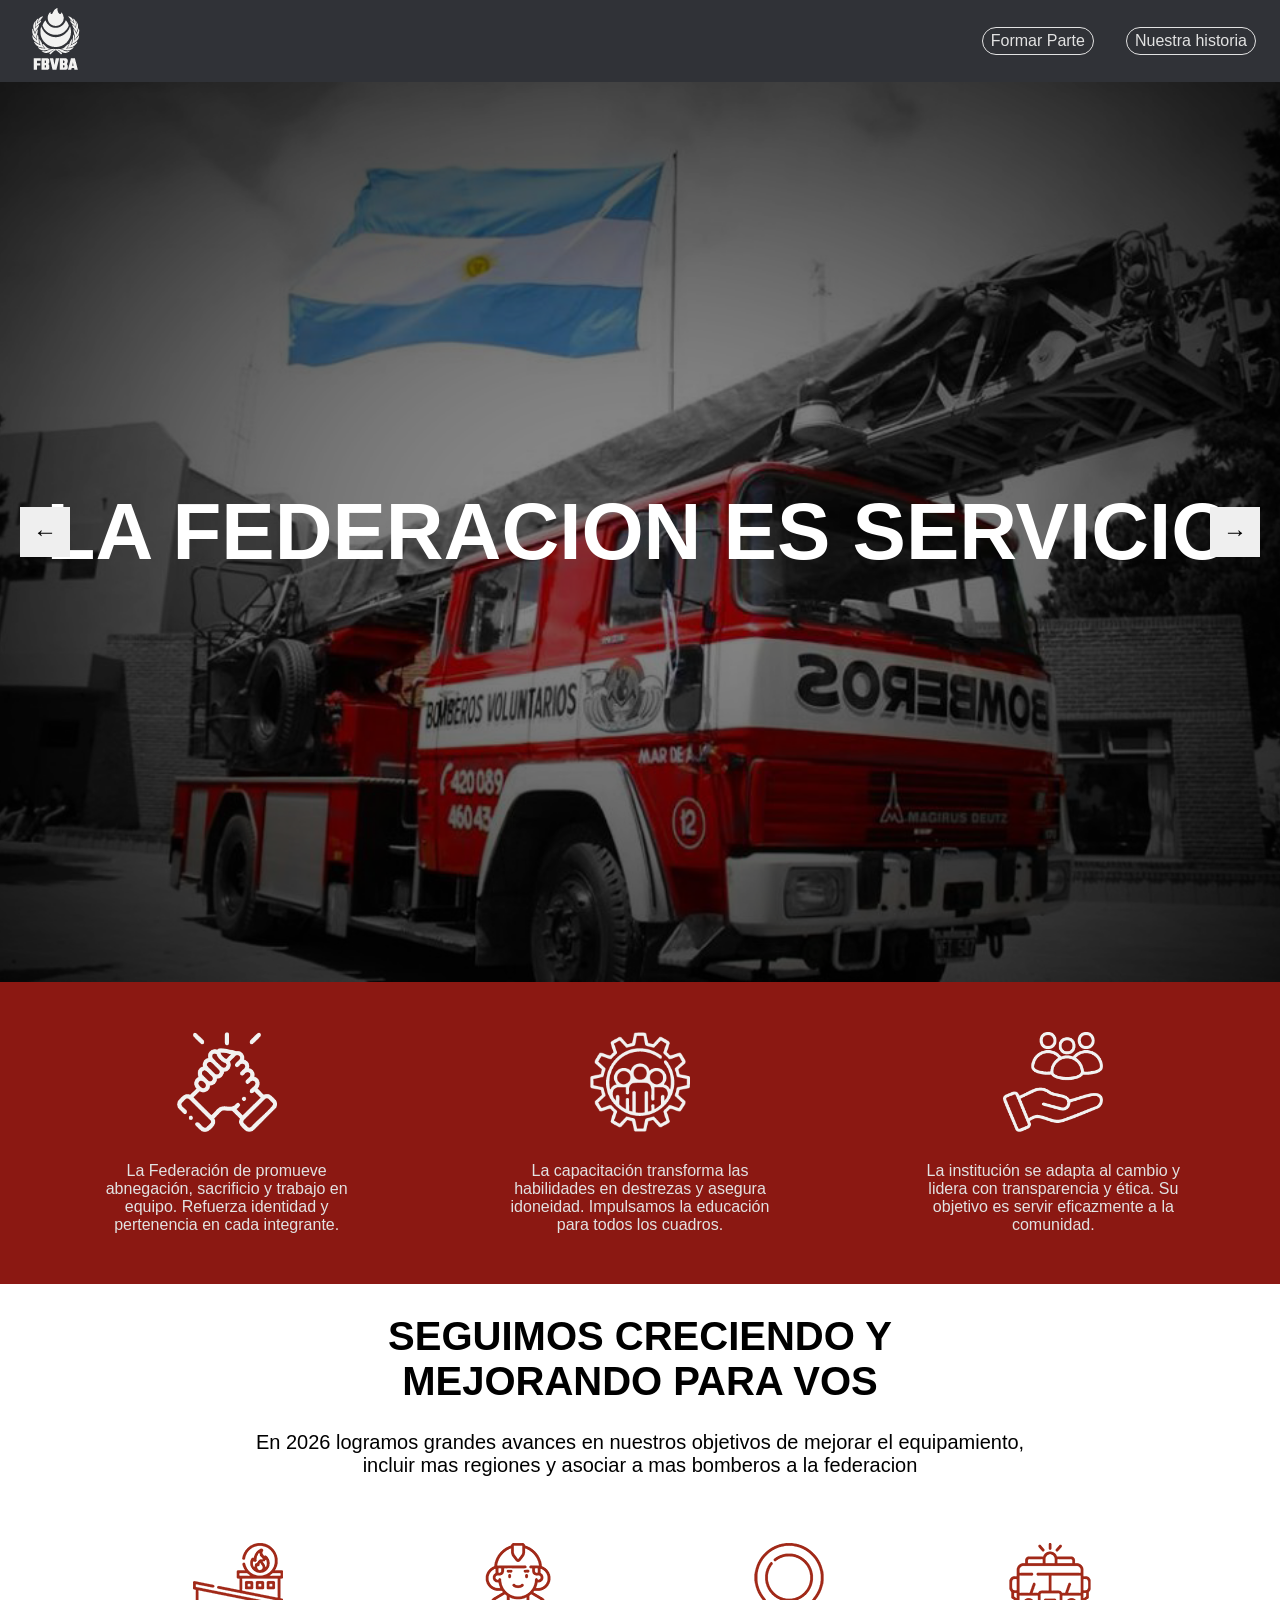
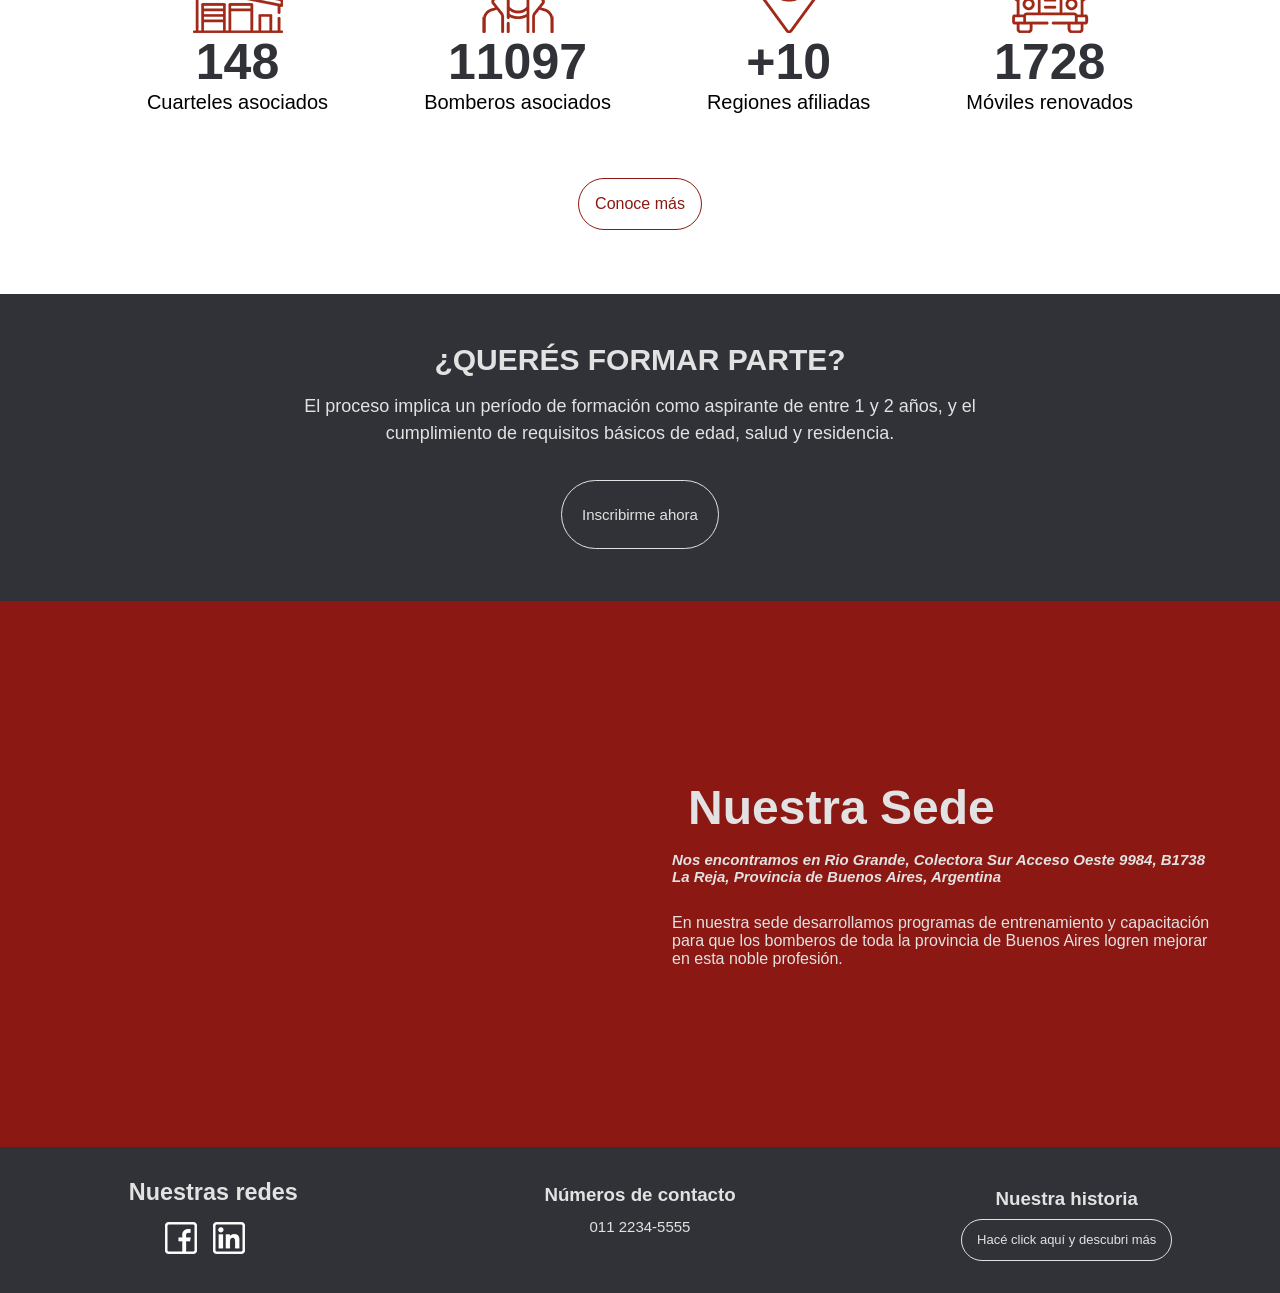
==== commit 9418870f: "Actualizacion de diseño de formar-parte.html actualizacion de estilos" ====
--- a/index.html
+++ b/index.html
@@ -50,7 +50,7 @@
 
             <div class="slide">
                 <div class="content">
-                    <h2>BUSCANDO MEJORAR SIEMPRE</h2>
+                    <h2>MEJORARANDO SIEMPRE</h2>
                 </div>
             </div>
 
@@ -162,7 +162,7 @@
 
             <div class="proceso">
 
-                <h2>¿QUERES FORMAR PARTE?</h2>
+                <h2>¿QUERÉS FORMAR PARTE?</h2>
 
                 <p>
                     El proceso implica un período de formación como aspirante de entre 1 y 2 años, y el cumplimiento de
--- a/style.css
+++ b/style.css
@@ -528,55 +528,124 @@
     content: "";
     position: absolute;
     inset: 0;
-    background: rgba(0, 0, 0, 0.4);
+    background: rgba(0,0,0,.5);
 }
 
 .hero-overlay {
     position: relative;
     z-index: 2;
-    text-align: center;
     color: white;
+    text-align: center;
 }
 
 .hero-overlay h1 {
     font-size: 4rem;
 }
 
-.historia,
-.intro-inscripcion,
-.inscripcion,
+/* HISTORIA */
+
+.historia {
+    padding: 5rem;
+}
+
+.historia-contenido {
+    display: grid;
+    grid-template-columns: 1fr 1fr;
+    gap: 4rem;
+    align-items: center;
+}
+
+.historia-texto p {
+    margin-top: 1rem;
+    line-height: 1.8rem;
+}
+
+.historia-imagen img {
+    width: 100%;
+    border-radius: 20px;
+}
+
+/* BENEFICIOS */
+
+.beneficios {
+    background-color: var(--gris-ceniza);
+    color: white;
+    text-align: center;
+    padding: 5rem;
+}
+
+.beneficios-grid {
+    display: grid;
+    grid-template-columns: repeat(3,1fr);
+    gap: 2rem;
+    margin-top: 3rem;
+}
+
+.beneficio-card {
+    background-color: var(--rojo-fuego);
+    padding: 2rem;
+    border-radius: 20px;
+}
+
+/* VIDEO */
+
 .multimedia {
-    padding: 4rem;
-}
-
-.historia header,
-.intro-inscripcion header,
-.inscripcion header,
-.multimedia header {
-    text-align: center;
-    margin-bottom: 2rem;
-}
-
-.historia-contenido,
-.intro-inscripcion {
+    padding: 5rem;
+    text-align: center;
+}
+
+.multimedia-contenido {
+    margin-top: 2rem;
+}
+
+.multimedia-contenido iframe {
+    width: 100%;
     max-width: 900px;
-    margin: 0 auto;
-    text-align: center;
-    line-height: 1.8rem;
-}
-
-/* FORMULARIO */
-
-.header-formulario {
-    text-align: center;
-}
-
-.titulo-con-logos {
-    display: flex;
-    align-items: center;
-    justify-content: center;
+    height: 500px;
+    border: none;
+    border-radius: 20px;
+}
+
+/* REQUISITOS */
+
+.requisitos {
+    background-color: #f5f5f5;
+    padding: 5rem;
+    text-align: center;
+}
+
+.requisitos-grid {
+    display: grid;
+    grid-template-columns: repeat(4,1fr);
     gap: 2rem;
-    flex-wrap: wrap;
+    margin-top: 3rem;
+}
+
+.requisito-card {
+    background-color: white;
+    padding: 2rem;
+    border-radius: 20px;
+}
+
+/* CTA */
+
+.cta-final {
+    background-color: var(--rojo-fuego);
+    color: white;
+    text-align: center;
+    padding: 5rem;
+}
+
+.cta-final p {
+    margin: 1.5rem 0;
+}
+
+.cta-final a {
+    text-decoration: none;
+    color: white;
+    border: 1px solid white;
+    padding: 1rem 2rem;
+    border-radius: 999px;
 }
 
 /* -----ANIMACION----- */
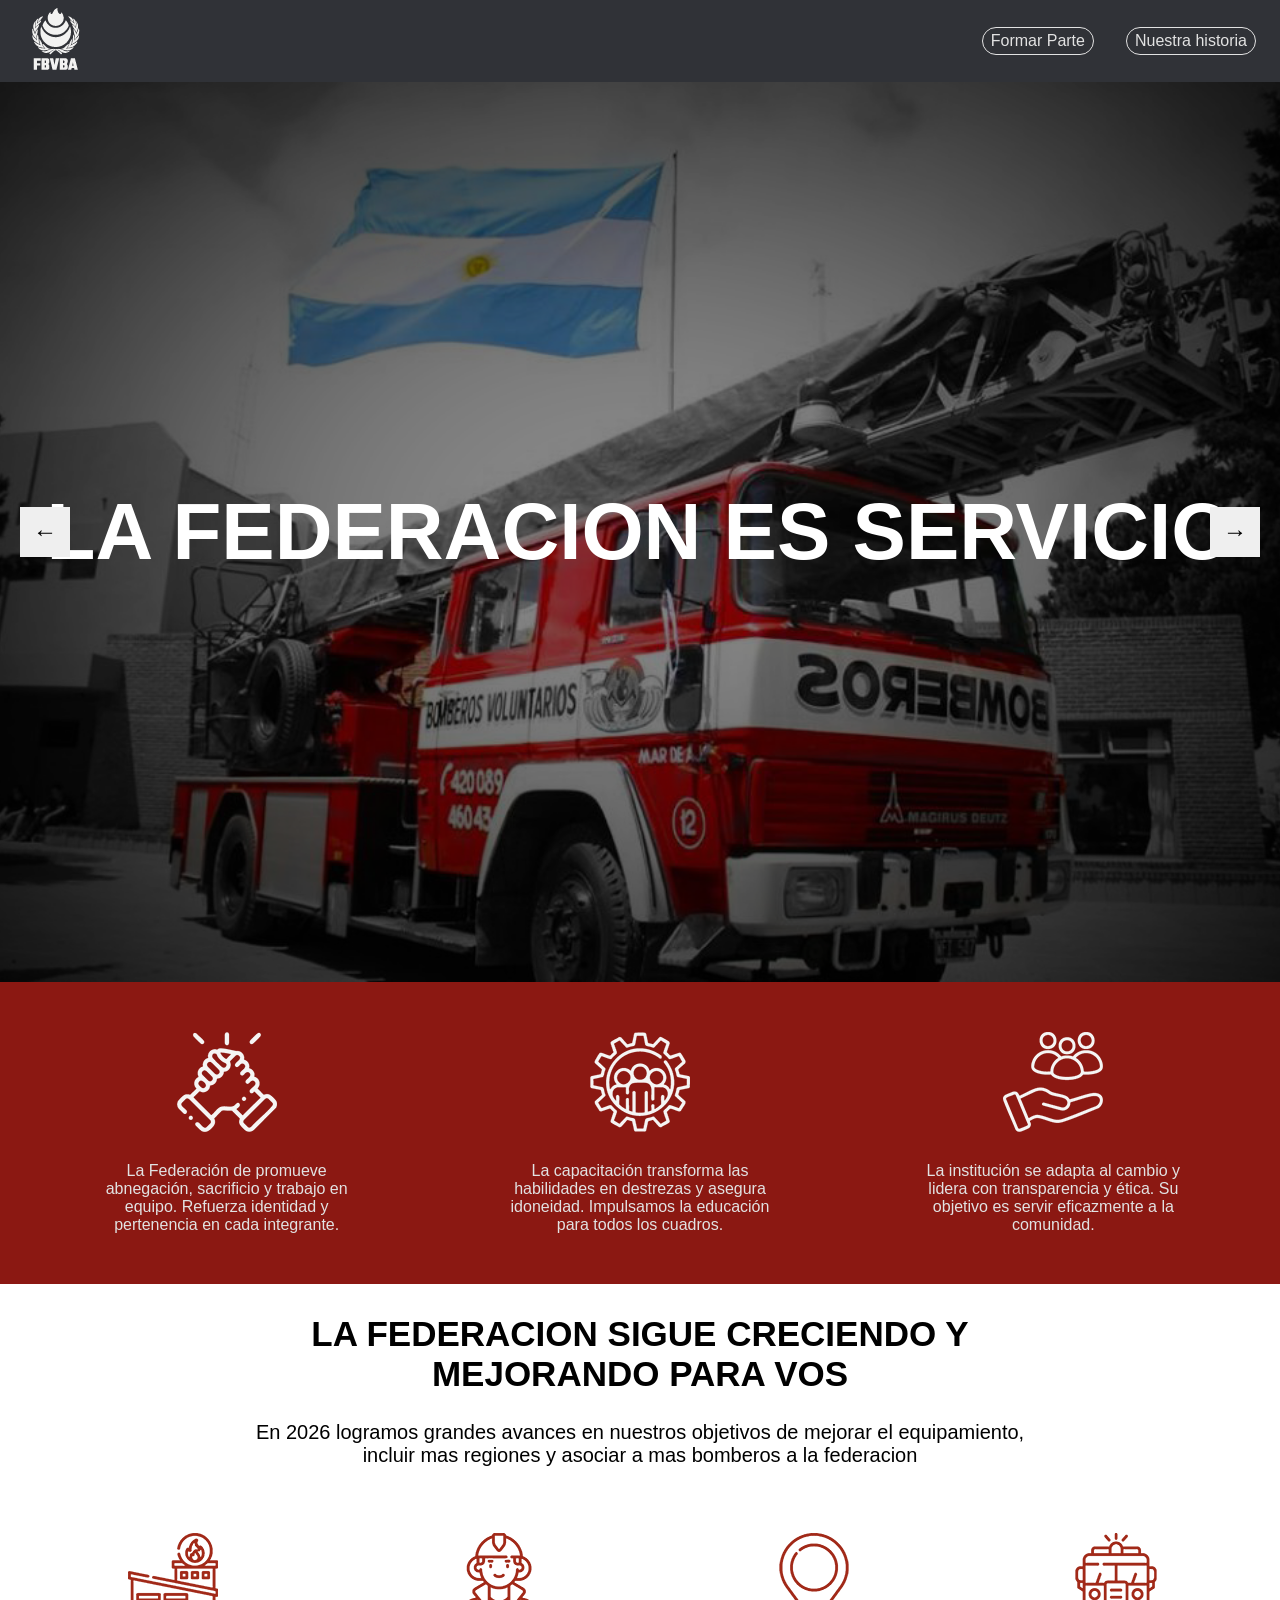
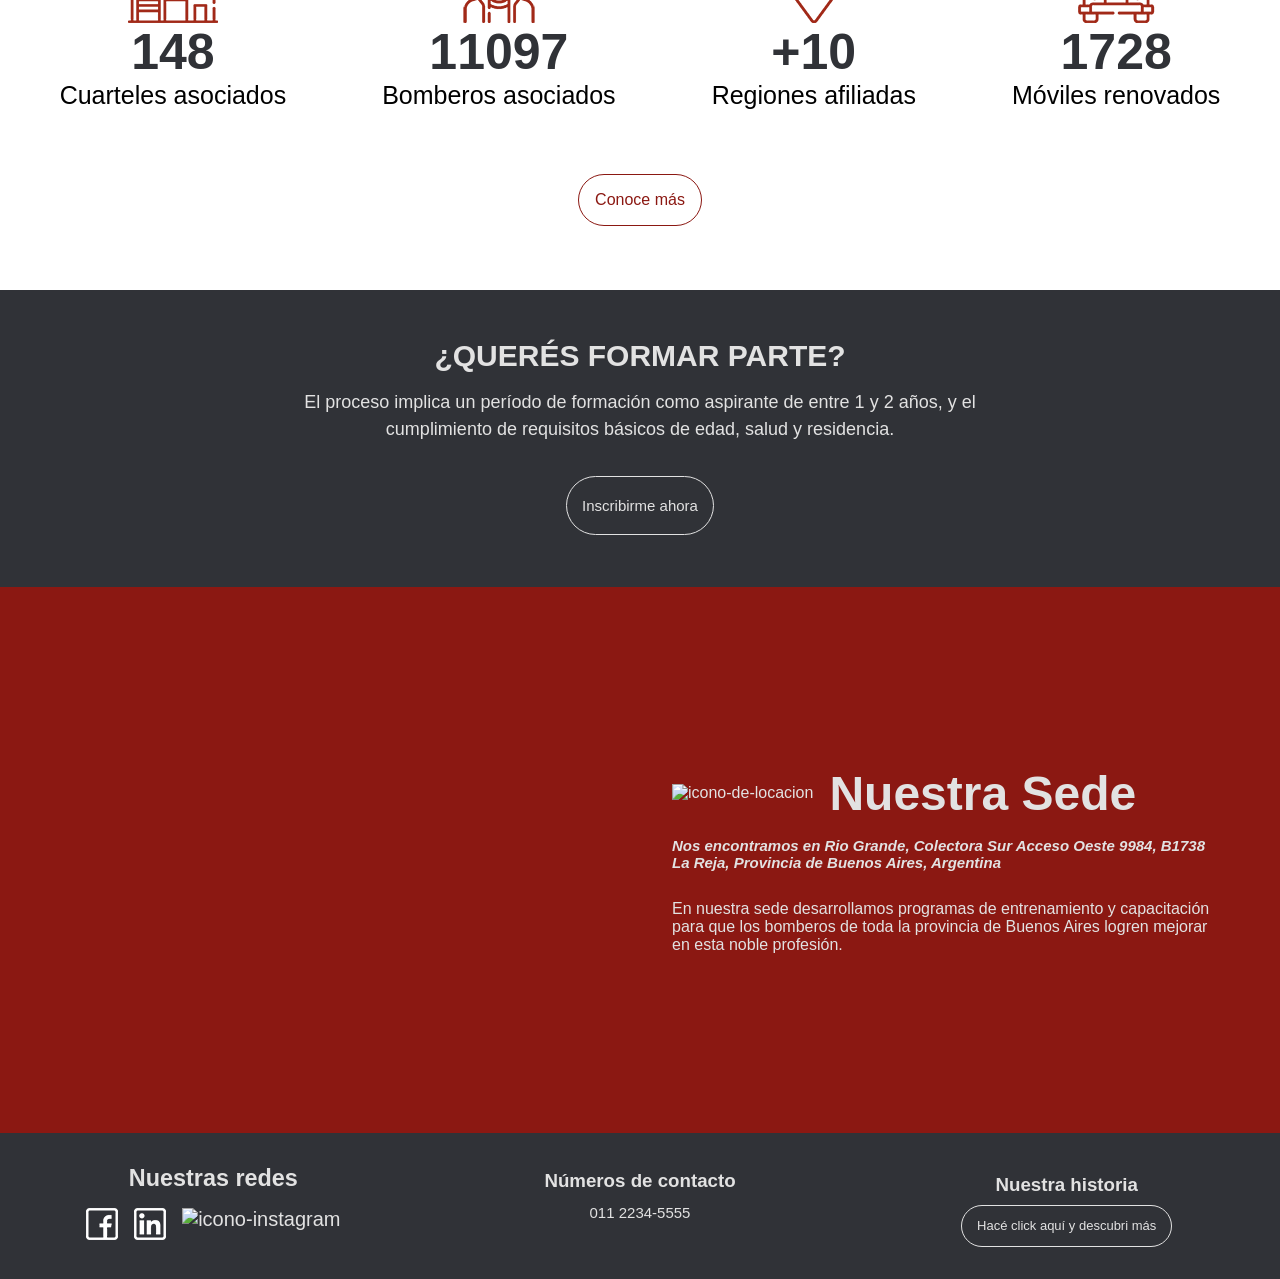
==== commit 29cb03b1: "Correccion de errores" ====
--- a/index.html
+++ b/index.html
@@ -6,6 +6,7 @@
     <meta name="viewport" content="width=device-width, initial-scale=1.0">
     <title>Federación de Bomberos</title>
     <link rel="stylesheet" href="style.css">
+    <link rel="icon" href="img/favicon.png" type="image/png">
 
     <!-- TIPOGRAFÍA -->
     <link rel="preconnect" href="https://fonts.googleapis.com">
@@ -23,51 +24,51 @@
                 <img src="iconos/Recurso 20.png" alt="logo_federación">
             </a>
         </div>
-            <nav class="nav">
-                <ul>
-                    <li><a href="formulario.html">Formar Parte</a></li>
-                    <li><a href="forma-parte.html">Nuestra historia</a></li>
-                </ul>
-            </nav>
-
-        
+        <nav class="nav">
+            <ul>
+                <li><a href="formulario.html">Formar Parte</a></li>
+                <li><a href="historia.html">Nuestra historia</a></li>
+            </ul>
+        </nav>
+
+
     </header>
 
     <main>
 
         <!-- HERO -->
-<section class="hero">
-
-    <div class="slider">
-
-        <div class="slides">
-
-            <div class="slide">
-                <div class="content">
-                    <h2>LA FEDERACION ES SERVICIO</h2>
+        <section class="hero">
+
+            <div class="slider">
+
+                <div class="slides">
+
+                    <div class="slide">
+                        <div class="content">
+                            <h2>LA FEDERACION ES SERVICIO</h2>
+                        </div>
+                    </div>
+
+                    <div class="slide">
+                        <div class="content">
+                            <h2>MEJORARANDO SIEMPRE</h2>
+                        </div>
+                    </div>
+
+                    <div class="slide">
+                        <div class="content">
+                            <h2>AVANCES EN OBRAS</h2>
+                        </div>
+                    </div>
+
                 </div>
-            </div>
-
-            <div class="slide">
-                <div class="content">
-                    <h2>MEJORARANDO SIEMPRE</h2>
-                </div>
-            </div>
-
-            <div class="slide">
-                <div class="content">
-                    <h2>NO TE PIERDAS NUESTROS AVANCES</h2>
-                </div>
-            </div>
-
-        </div>
-
-        <button class="prev">←</button>
-        <button class="next">→</button>
-
-    </div>
-
-</section>
+
+                <button class="prev">←</button>
+                <button class="next">→</button>
+
+            </div>
+
+        </section>
 
         <section class="valores">
 
@@ -76,7 +77,7 @@
                 <div class="valores-grid">
 
                     <article class="valores-card">
-                        <img src="iconos/manos.png" width="100px" height="100px" alt="">
+                        <img src="iconos/manos.png" alt="imagen-manos">
                         <p>
                             La Federación de promueve abnegación, sacrificio y trabajo en equipo. Refuerza identidad y
                             pertenencia en cada integrante.
@@ -84,7 +85,7 @@
                     </article>
 
                     <article class="valores-card">
-                        <img src="iconos/Engranaje.png" width="100px" height="100px" alt="">
+                        <img src="iconos/Engranaje.png" alt="imagen-engranajes">
                         <p>
                             La capacitación transforma las habilidades en destrezas y asegura idoneidad. Impulsamos la
                             educación para todos los cuadros.
@@ -92,7 +93,7 @@
                     </article>
 
                     <article class="valores-card">
-                        <img src="iconos/Personas.png" width="100px" height="100px" alt="">
+                        <img src="iconos/Personas.png" alt="imagen personas">
                         <p>
                             La institución se adapta al cambio y lidera con transparencia y ética. Su objetivo es servir
                             eficazmente a la comunidad.
@@ -107,50 +108,50 @@
 
         <section class="resultados">
 
-            <header>
-
-                <h2>
-                    SEGUIMOS CRECIENDO Y
+            <div>
+
+                <h1>
+                    LA FEDERACION SIGUE CRECIENDO Y
                     MEJORANDO PARA VOS
-                </h2>
+                </h1>
 
                 <p>
                     En 2026 logramos grandes avances en nuestros objetivos de mejorar el equipamiento, incluir mas
                     regiones y asociar a mas bomberos a la federacion
                 </p>
 
-            </header>
-
-            <div class="resultados-grid">
-
-                <article class="resultados-card">
-                    <img src="iconos/estacion-de-bomberos.png" alt="" height="90px" width="90px">
+            </div>
+
+            <article class="resultados-grid">
+
+                <article class="resultados-card">
+                    <img src="iconos/estacion-de-bomberos.png" alt="resultado-estaciones-de-bomberos-nuevas">
                     <span class="stat-number">148</span>
                     <p>Cuarteles asociados</p>
                 </article>
 
                 <article class="resultados-card">
-                    <img src="iconos/bombero.png" alt="" height="90px" width="90px">
+                    <img src="iconos/bombero.png" alt="resultado-nuevos-bombero-inscriptos">
                     <span class="stat-number">11097</span>
                     <p>Bomberos asociados</p>
                 </article>
 
                 <article class="resultados-card">
-                    <img src="iconos/ubicacion.png" alt="" height="90px" width="90px">
+                    <img src="iconos/ubicacion.png" alt="resultado-ubicacion-de-nuevos-secciones">
                     <span class="stat-number">+10</span>
                     <p>Regiones afiliadas</p>
                 </article>
 
                 <article class="resultados-card">
-                    <img src="iconos/camion-de-bomberos.png" alt="" height="90px" width="90px">
+                    <img src="iconos/camion-de-bomberos.png" alt="resultado-nuevos-caminones-de-bomberos">
                     <span class="stat-number">1728</span>
                     <p>Móviles renovados</p>
                 </article>
 
-            </div>
+            </article>
 
             <div class="resultados-boton">
-                <a href="forma-parte.html" class="boton-conoce-mas">Conoce más</a>
+                <a href="historia.html" class="boton-conoce-mas">Conoce más</a>
             </div>
 
 
@@ -169,7 +170,7 @@
                     requisitos básicos de edad, salud y residencia.
                 </p>
 
-                <a href="forma-parte.html" class="boton-inscripcion">
+                <a href="formulario.html" class="boton-inscripcion">
                     Inscribirme ahora
                 </a>
 
@@ -185,13 +186,16 @@
         <section class="nuentra-sede">
 
             <div class="mapa-sede">
-                <iframe src="https://www.google.com/maps/embed?pb=!1m18!1m12!1m3!1d3283.0465202487444!2d-58.80670482354408!3d-34.62826467294553!2m3!1f0!2f0!3f0!3m2!1i1024!2i768!4f13.1!3m3!1m2!1s0x95bc943d2dca9757%3A0xcf2c9c68f3af53c3!2sAv.%20Gaona%209984%2C%20B1744%20La%20Reja%2C%20Provincia%20de%20Buenos%20Aires!5e0!3m2!1ses!2sar!4v1781713805357!5m2!1ses!2sar" width="600" height="450" style="border:0;" allowfullscreen="" loading="lazy" referrerpolicy="no-referrer-when-downgrade"></iframe>
+                <iframe
+                    src="https://www.google.com/maps/embed?pb=!1m18!1m12!1m3!1d3283.0465202487444!2d-58.80670482354408!3d-34.62826467294553!2m3!1f0!2f0!3f0!3m2!1i1024!2i768!4f13.1!3m3!1m2!1s0x95bc943d2dca9757%3A0xcf2c9c68f3af53c3!2sAv.%20Gaona%209984%2C%20B1744%20La%20Reja%2C%20Provincia%20de%20Buenos%20Aires!5e0!3m2!1ses!2sar!4v1781713805357!5m2!1ses!2sar"
+                    width="600" height="450" style="border:0;" allowfullscreen="" loading="lazy"
+                    referrerpolicy="no-referrer-when-downgrade"></iframe>
             </div>
 
             <div class="sede-contenido">
 
                 <div class="sede-header">
-                    <img src="iconos/locacion.png" alt="">
+                    <img src="iconos/locacion.png" alt="icono-de-locacion">
                     <h2>Nuestra Sede</h2>
                 </div>
 
@@ -220,17 +224,15 @@
             <h3>Nuestras redes</h3>
 
             <ul>
-                <li><img src="img/facebook.png" alt=""><a href="#"></a></li>
-                <li><img src="img/linkedin.png" alt=""><a href="#"></a></li>
-                <li><img src="img/icono-ig.png" alt=""><a href="#"></a></li>
+                <li><img src="img/facebook.png" alt="icono-facebook"><a href="#"></a></li>
+                <li><img src="img/linkedin.png" alt="icono-linkedin"><a href="#"></a></li>
+                <li><img src="img/icono-ig.png" alt="icono-instagram"><a href="#"></a></li>
             </ul>
 
         </div>
 
         <div class="footer-contacto">
 
-            <img src="img/" alt="">
-
             <h3>Números de contacto</h3>
 
             <p>011 2234-5555</p>
@@ -243,7 +245,7 @@
 
             <h3>Nuestra historia</h3>
 
-            <a href="forma-parte.html">Hacé click aquí y descubri más</a>
+            <a href="historia.html">Hacé click aquí y descubri más</a>
 
         </div>
 
--- a/style.css
+++ b/style.css
@@ -250,7 +250,7 @@
     font-size: 20px;
 }
 
-.resultados header {
+.resultados div {
     display: flex;
     flex-direction: column;
     align-items: center;
@@ -258,15 +258,15 @@
 
 }
 
-.resultados header h2 {
-    font-size: 40px;
+.resultados div h1 {
+    font-size: 35px;
     font-weight: 700;
     max-width: 700px;
     margin: 0 auto;
     text-align: center;
 }
 
-.resultados header p {
+.resultados div p {
     font-size: 20px;
     max-width: 800px;
     margin: 0 auto;
@@ -289,6 +289,12 @@
     text-align: center;
     padding-top: 4vh;
 }
+
+.resultados .resultados-grid .resultados-card p {
+    text-align: center;
+    font-size: 25px;
+}
+
 
 .resultados .resultados-grid span {
     font-size: 50px;
@@ -358,7 +364,7 @@
     color: var(--blanco);
     border: solid 1px var(--blanco);
     border-radius: 999px;
-    padding: 20px;
+    padding: 15px;
     font-size: 15px;
     display: inline-block;
     transition: transform 0.2s ease, background-color 0.2s ease, color 0.2s ease;
@@ -531,14 +537,14 @@
     background: rgba(0,0,0,.5);
 }
 
-.hero-overlay {
+.hero-historia {
     position: relative;
     z-index: 2;
     color: white;
     text-align: center;
 }
 
-.hero-overlay h1 {
+.hero-historia h1 {
     font-size: 4rem;
 }
 
@@ -586,6 +592,11 @@
     padding: 2rem;
     border-radius: 20px;
 }
+
+.beneficio-card h3{
+    padding-bottom: 15px;
+}
+
 
 /* VIDEO */
 
@@ -614,6 +625,10 @@
     text-align: center;
 }
 
+.requisitos h2{
+    font-weight: bold;
+}
+
 .requisitos-grid {
     display: grid;
     grid-template-columns: repeat(4,1fr);
@@ -622,9 +637,14 @@
 }
 
 .requisito-card {
-    background-color: white;
+    background-color: var(--gris-ceniza);
     padding: 2rem;
     border-radius: 20px;
+    color: var(--blanco);
+}
+
+.requisito-card h3{
+    padding-bottom: 15px;
 }
 
 /* CTA */
@@ -638,22 +658,34 @@
 
 .cta-final p {
     margin: 1.5rem 0;
+    padding-bottom: 10px;
 }
 
 .cta-final a {
+    display: inline-block;
     text-decoration: none;
     color: white;
     border: 1px solid white;
-    padding: 1rem 2rem;
+    padding: 1rem 1rem;
     border-radius: 999px;
-}
+    transition: all 0.2s ease;
+}
+
+.cta-final a:hover {
+    background-color: var(--blanco);
+    color: var(--gris-ceniza);
+    transform: scale(1.10);
+    font-weight: 600;
+}
+
+    
 
 /* -----ANIMACION----- */
 
 
 .logo-titulo {
-    width: 100px;
-    height: 100px;
+    width: 90px;
+    height: 90px;
     background-image: url(img/logo-fullcolor.png);
     background-repeat: no-repeat;
     background-position: center;
@@ -676,8 +708,29 @@
 
 /* ------------------- */
 
+.inscripcion {
+    padding: 2rem 1rem 4rem;
+}
+
+.header-formulario {
+    display: flex;
+    flex-direction: column;
+    align-items: center;
+}
+
+.titulo-con-logos {
+    display: flex;
+    align-items: center;
+    justify-content: center;
+    gap: 1.5rem;
+    flex-wrap: wrap;
+    text-align: center;
+}
+
 .header-formulario h2 {
     font-weight: 900;
+    margin: 0;
+    line-height: 1.1;
 }
 
 .header-formulario p {
@@ -695,12 +748,13 @@
     gap: 1rem;
 }
 
-.inscripcion header {
+.inscripcion .header-formulario {
     border: 2px solid var(--rojo-fuego);
     width: fit-content;
     padding: 2rem;
     margin: 0 auto;
     border-radius: 10px;
+    background-color: white;
 
 }
 
@@ -742,8 +796,12 @@
 
 .inscripcion button:hover {
     background-color: var(--rojo-fuego);
-    transform: scale(1.01);
+    transform: scale(1.09);
     transition: all 0.2s ease;
+}
+
+.multimedia h2{
+    font-weight: bold;
 }
 
 .multimedia-contenido {
